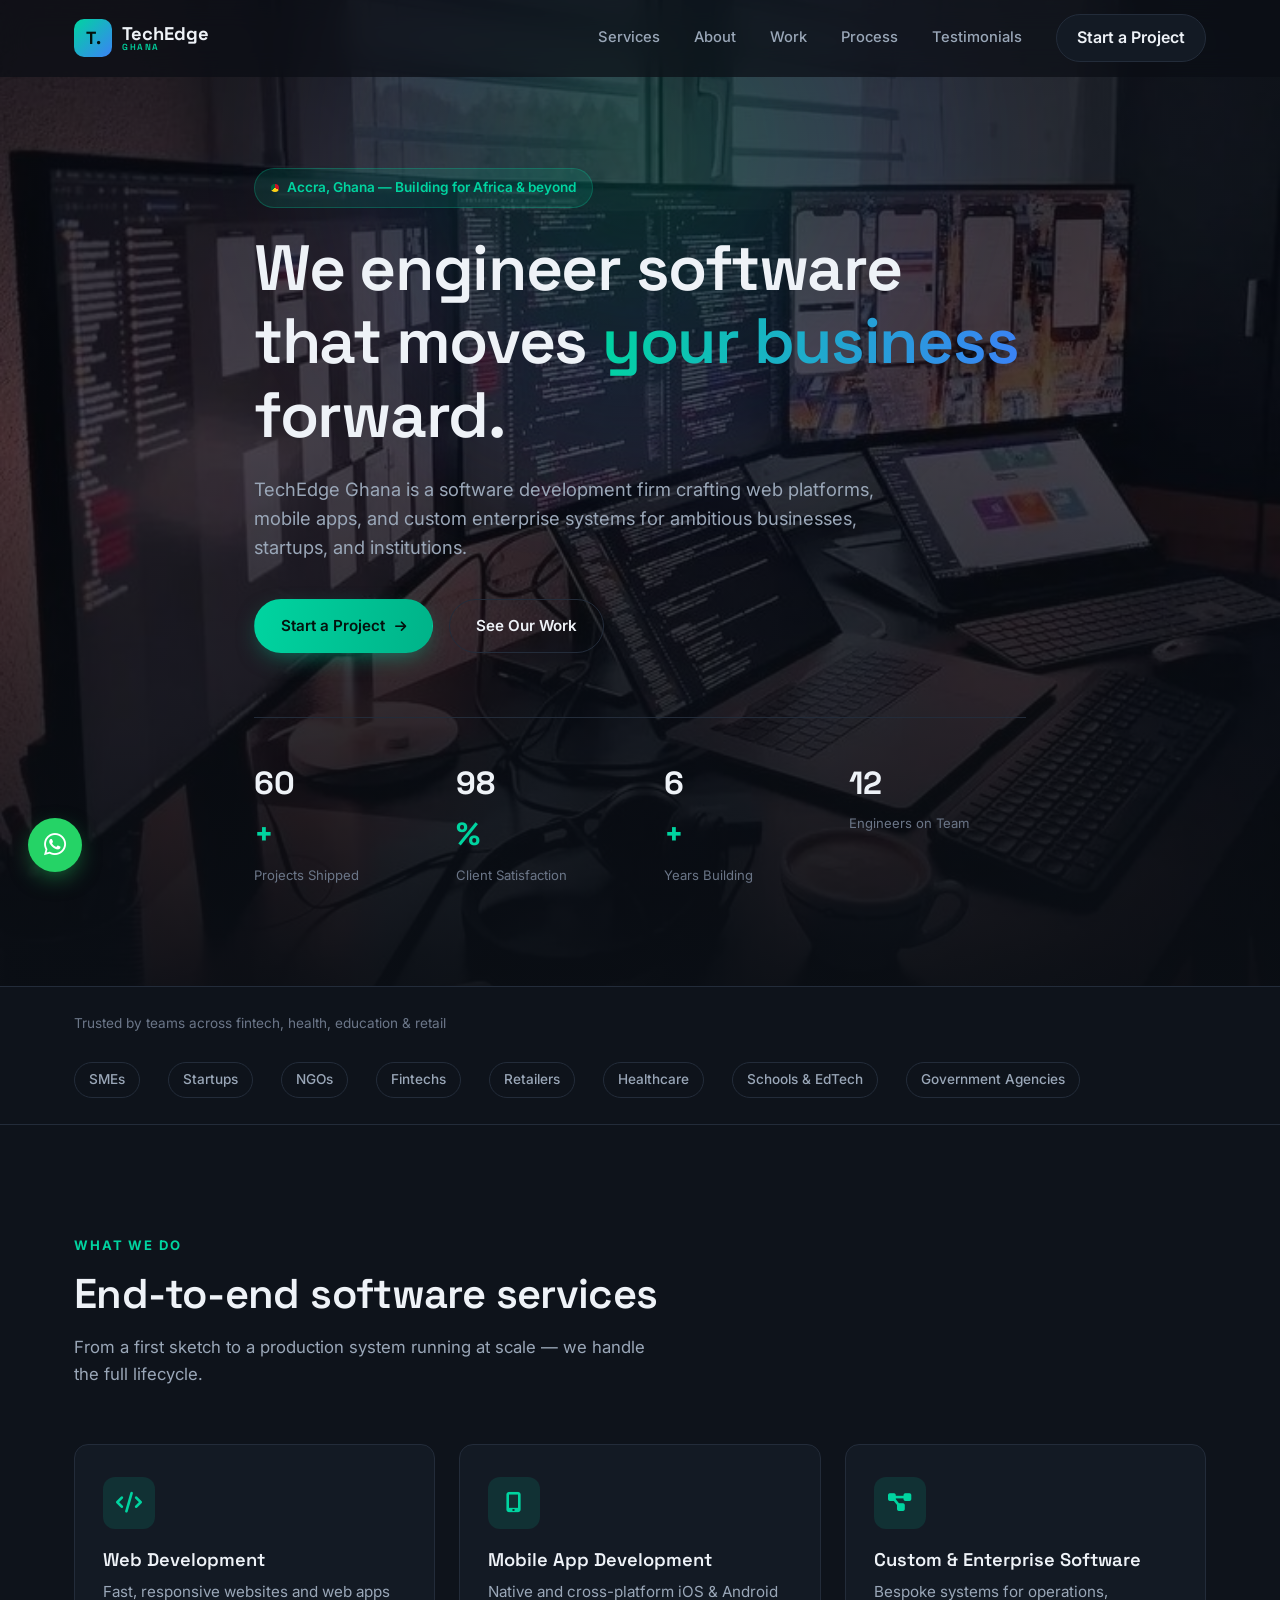
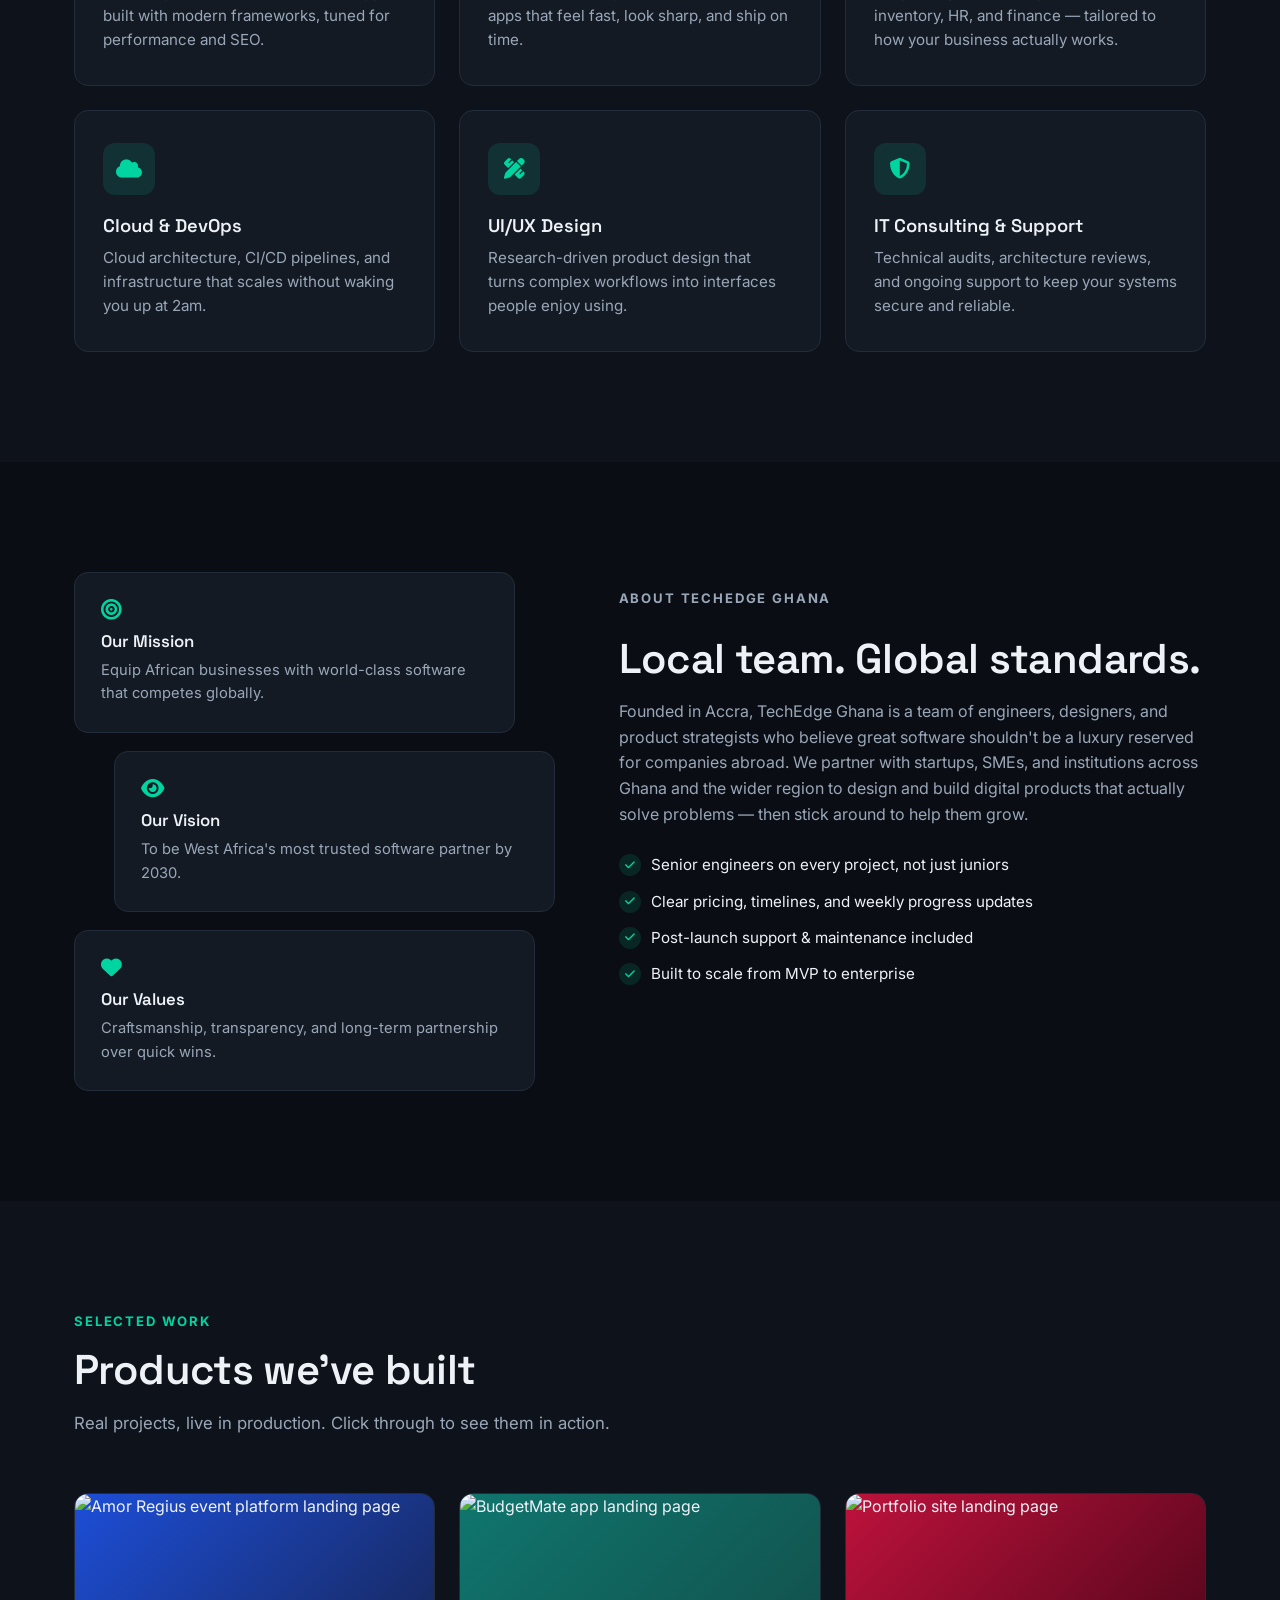
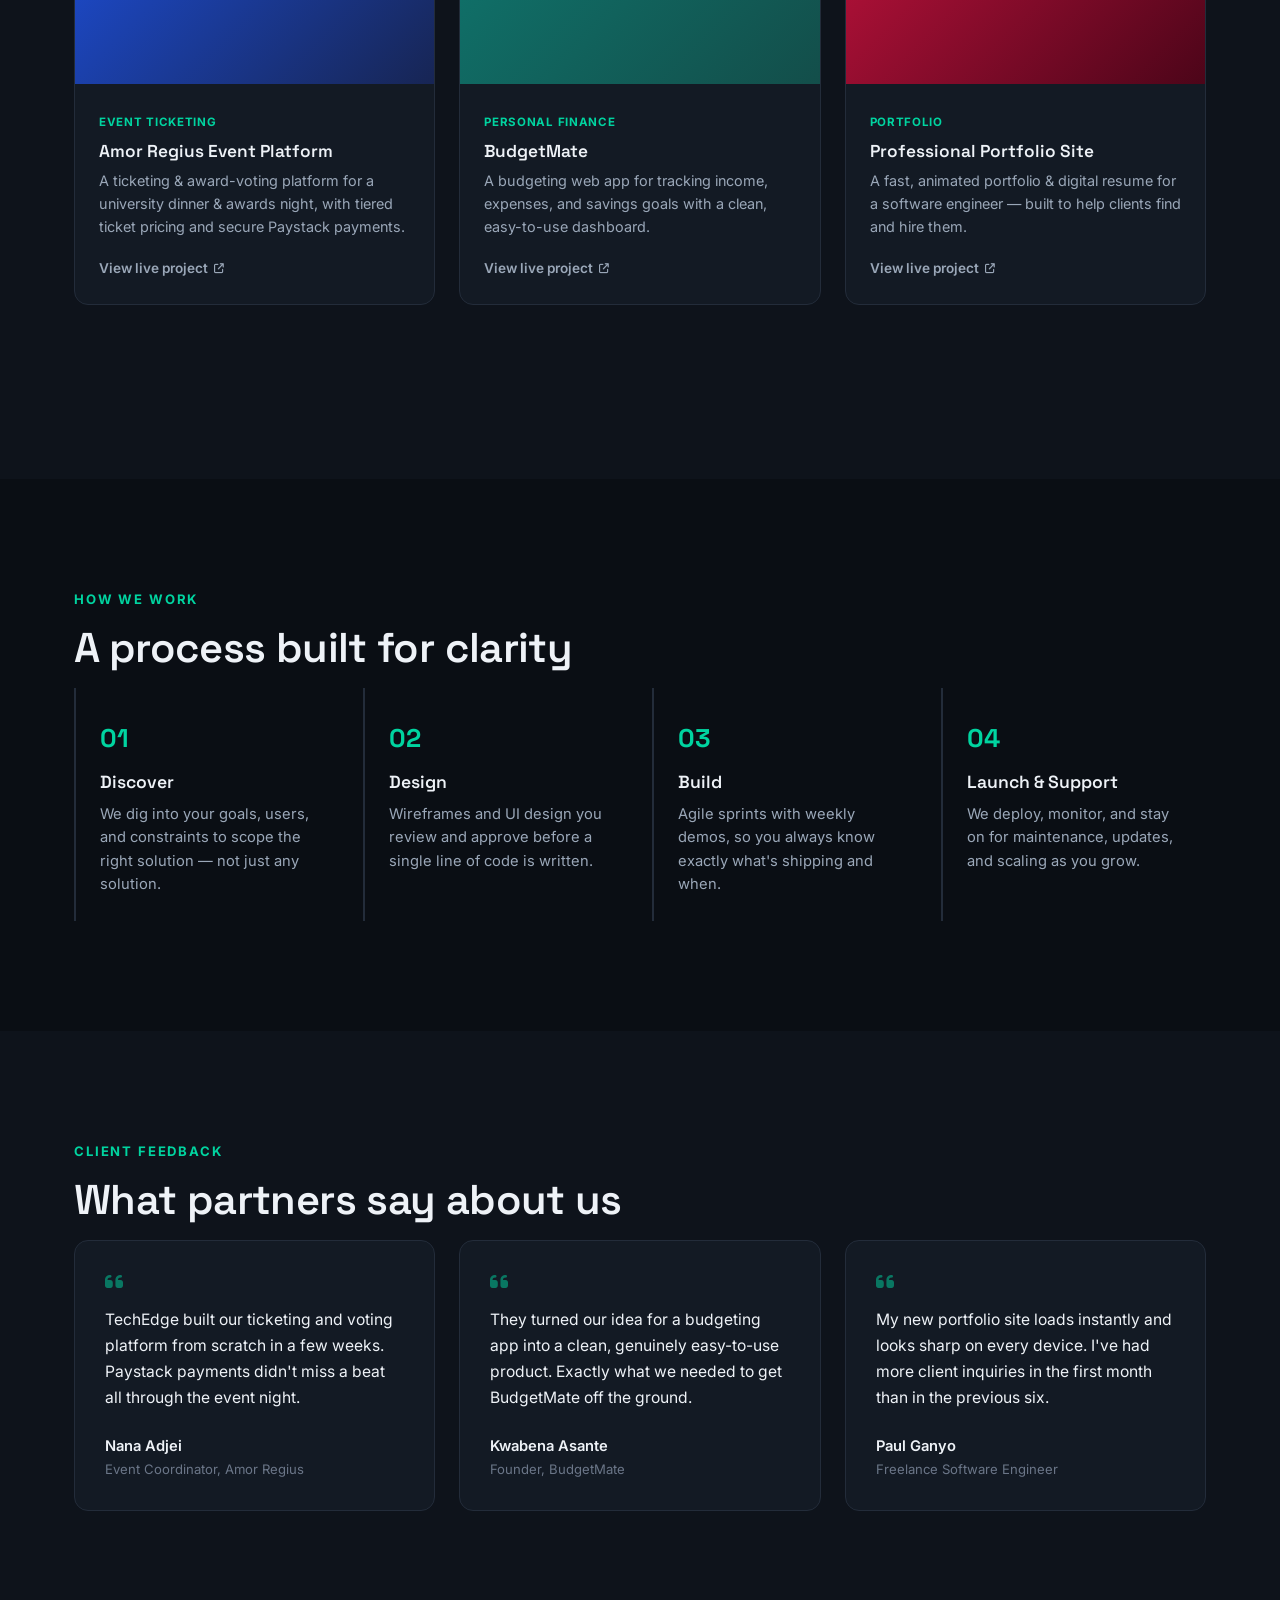
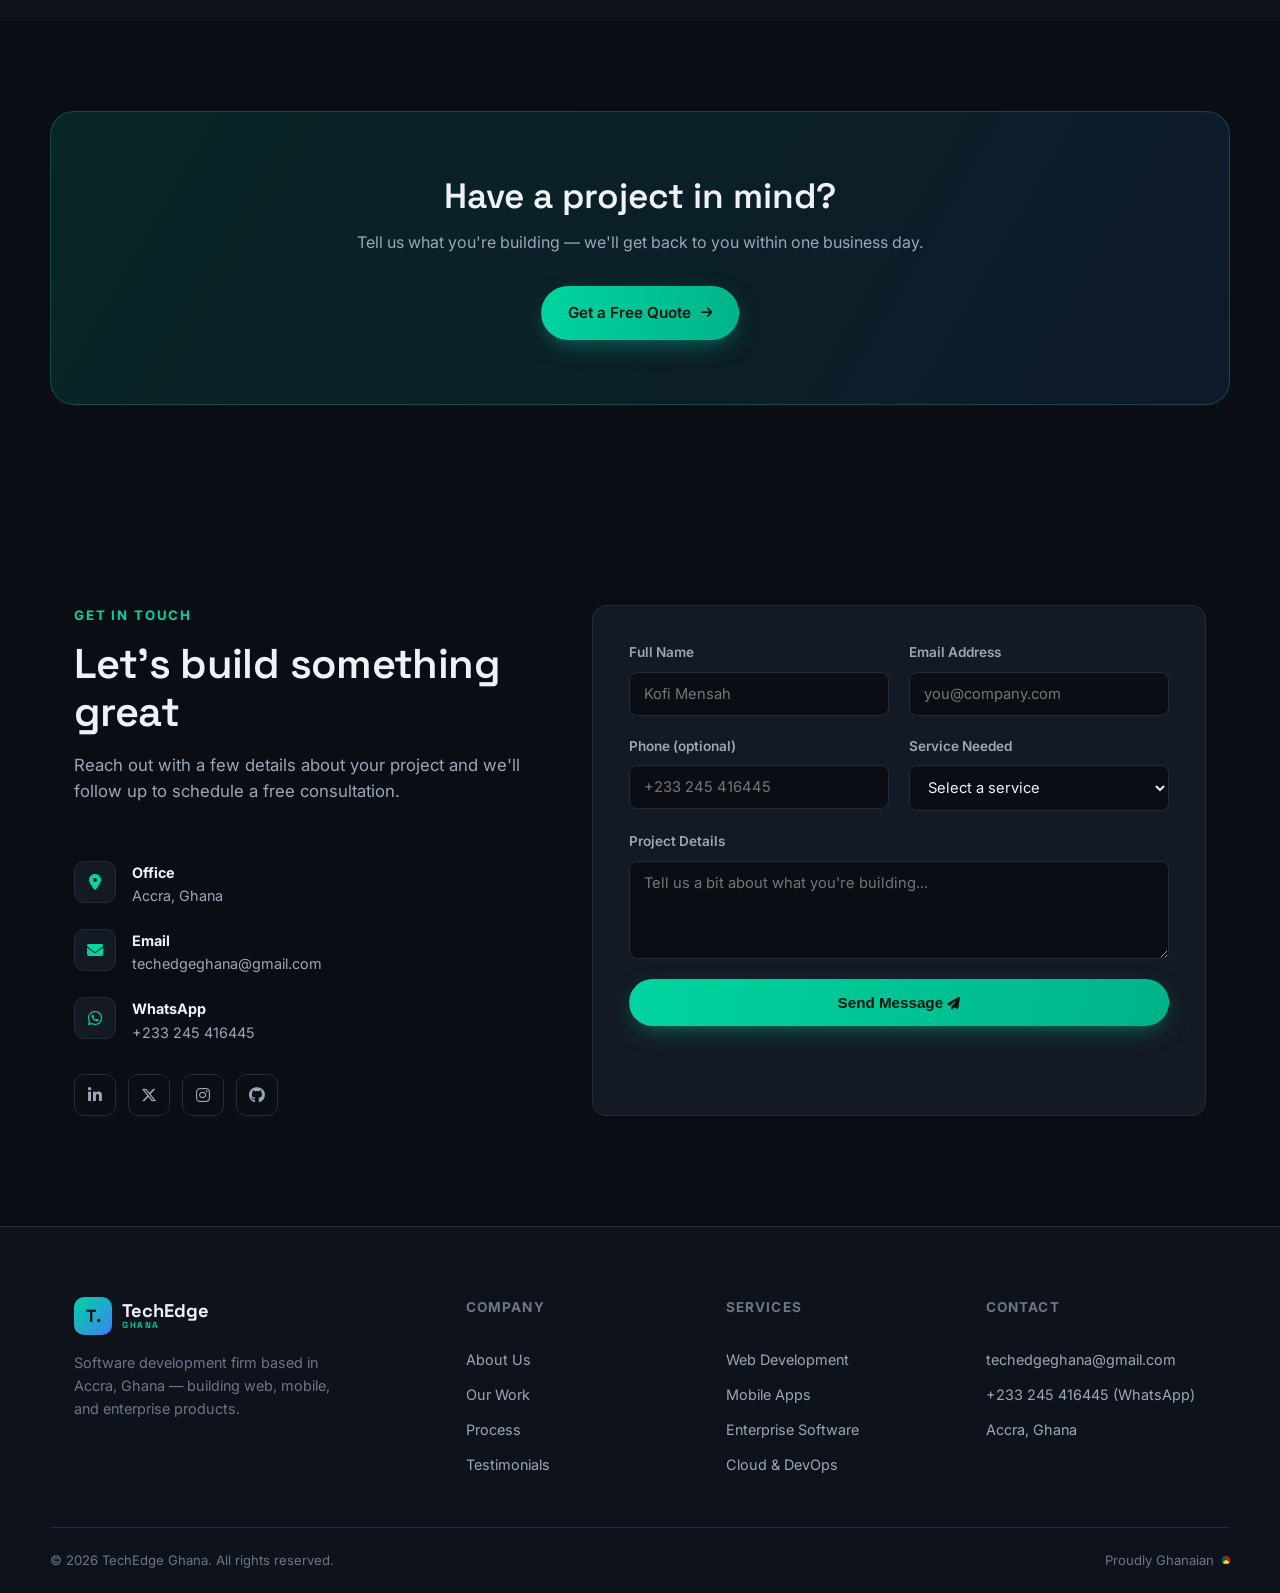
==== index.html @ 6a245875 "Initial commit: TechEdge Ghana website Co-Authored-By: Claude Sonnet 5 <noreply@anthropic.com>" ====
<!DOCTYPE html>
<html lang="en">
<head>
<meta charset="UTF-8">
<meta name="viewport" content="width=device-width, initial-scale=1.0">
<title>TechEdge Ghana | Software Development Firm</title>
<meta name="description" content="TechEdge Ghana is a software development firm based in Accra, building web, mobile, and enterprise software for businesses across Africa.">
<link rel="icon" href="data:image/svg+xml,<svg xmlns=%22http://www.w3.org/2000/svg%22 viewBox=%220 0 100 100%22><rect width=%22100%22 height=%22100%22 rx=%2220%22 fill=%22%230b0f14%22/><text x=%2250%22 y=%2268%22 font-size=%2260%22 text-anchor=%22middle%22 fill=%22%2300d4a0%22 font-family=%22Arial%22 font-weight=%22bold%22>T</text></svg>">
<link rel="preconnect" href="https://fonts.googleapis.com">
<link rel="preconnect" href="https://fonts.gstatic.com" crossorigin>
<link href="https://fonts.googleapis.com/css2?family=Space+Grotesk:wght@500;600;700&family=Inter:wght@400;500;600;700&display=swap" rel="stylesheet">
<link rel="stylesheet" href="https://cdnjs.cloudflare.com/ajax/libs/font-awesome/6.5.1/css/all.min.css">
<link rel="stylesheet" href="css/styles.css">
</head>
<body>

<div class="progress-bar" id="progressBar"></div>

<header class="site-header" id="siteHeader">
  <div class="container header-inner">
    <a href="#home" class="logo">
      <span class="logo-mark">T<span class="dot">.</span></span>
      <span class="logo-text">TechEdge<span class="logo-sub">GHANA</span></span>
    </a>

    <nav class="nav-desktop" aria-label="Primary">
      <a href="#services">Services</a>
      <a href="#about">About</a>
      <a href="#work">Work</a>
      <a href="#process">Process</a>
      <a href="#testimonials">Testimonials</a>
      <a href="#contact" class="nav-cta">Start a Project</a>
    </nav>

    <button class="nav-toggle" id="navToggle" aria-label="Toggle menu" aria-expanded="false">
      <span></span><span></span><span></span>
    </button>
  </div>

  <nav class="nav-mobile" id="navMobile" aria-label="Mobile">
    <a href="#services">Services</a>
    <a href="#about">About</a>
    <a href="#work">Work</a>
    <a href="#process">Process</a>
    <a href="#testimonials">Testimonials</a>
    <a href="#contact" class="nav-cta">Start a Project</a>
  </nav>
</header>

<main>

  <!-- HERO -->
  <section class="hero" id="home">
    <div class="hero-glow"></div>
    <div class="container hero-inner">
      <p class="eyebrow reveal"><span class="flag-dot"></span> Accra, Ghana &mdash; Building for Africa &amp; beyond</p>
      <h1 class="reveal">
        We engineer software<br>
        that moves <span class="text-gradient">your business</span> forward.
      </h1>
      <p class="hero-sub reveal">
        TechEdge Ghana is a software development firm crafting web platforms, mobile apps,
        and custom enterprise systems for ambitious businesses, startups, and institutions.
      </p>
      <div class="hero-actions reveal">
        <a href="#contact" class="btn btn-primary">
          Start a Project <i class="fa-solid fa-arrow-right"></i>
        </a>
        <a href="#work" class="btn btn-ghost">See Our Work</a>
      </div>

      <div class="hero-stats reveal">
        <div class="stat">
          <span class="stat-num" data-count="60">0</span><span class="stat-suffix">+</span>
          <span class="stat-label">Projects Shipped</span>
        </div>
        <div class="stat">
          <span class="stat-num" data-count="98">0</span><span class="stat-suffix">%</span>
          <span class="stat-label">Client Satisfaction</span>
        </div>
        <div class="stat">
          <span class="stat-num" data-count="6">0</span><span class="stat-suffix">+</span>
          <span class="stat-label">Years Building</span>
        </div>
        <div class="stat">
          <span class="stat-num" data-count="12">0</span><span class="stat-suffix"></span>
          <span class="stat-label">Engineers on Team</span>
        </div>
      </div>
    </div>
  </section>

  <!-- LOGO / TRUST STRIP -->
  <section class="trust-strip">
    <div class="container trust-inner">
      <span class="trust-label">Trusted by teams across fintech, health, education &amp; retail</span>
      <div class="trust-marquee">
        <span>SMEs</span><span>Startups</span><span>NGOs</span><span>Fintechs</span>
        <span>Retailers</span><span>Healthcare</span><span>Schools &amp; EdTech</span><span>Government Agencies</span>
      </div>
    </div>
  </section>

  <!-- SERVICES -->
  <section class="services" id="services">
    <div class="container">
      <p class="section-eyebrow reveal">What We Do</p>
      <h2 class="section-title reveal">End-to-end software services</h2>
      <p class="section-sub reveal">From a first sketch to a production system running at scale &mdash; we handle the full lifecycle.</p>

      <div class="services-grid">
        <div class="service-card reveal">
          <div class="service-icon"><i class="fa-solid fa-code"></i></div>
          <h3>Web Development</h3>
          <p>Fast, responsive websites and web apps built with modern frameworks, tuned for performance and SEO.</p>
        </div>
        <div class="service-card reveal">
          <div class="service-icon"><i class="fa-solid fa-mobile-screen-button"></i></div>
          <h3>Mobile App Development</h3>
          <p>Native and cross-platform iOS &amp; Android apps that feel fast, look sharp, and ship on time.</p>
        </div>
        <div class="service-card reveal">
          <div class="service-icon"><i class="fa-solid fa-diagram-project"></i></div>
          <h3>Custom &amp; Enterprise Software</h3>
          <p>Bespoke systems for operations, inventory, HR, and finance &mdash; tailored to how your business actually works.</p>
        </div>
        <div class="service-card reveal">
          <div class="service-icon"><i class="fa-solid fa-cloud"></i></div>
          <h3>Cloud &amp; DevOps</h3>
          <p>Cloud architecture, CI/CD pipelines, and infrastructure that scales without waking you up at 2am.</p>
        </div>
        <div class="service-card reveal">
          <div class="service-icon"><i class="fa-solid fa-pen-ruler"></i></div>
          <h3>UI/UX Design</h3>
          <p>Research-driven product design that turns complex workflows into interfaces people enjoy using.</p>
        </div>
        <div class="service-card reveal">
          <div class="service-icon"><i class="fa-solid fa-shield-halved"></i></div>
          <h3>IT Consulting &amp; Support</h3>
          <p>Technical audits, architecture reviews, and ongoing support to keep your systems secure and reliable.</p>
        </div>
      </div>
    </div>
  </section>

  <!-- ABOUT -->
  <section class="about" id="about">
    <div class="container about-inner">
      <div class="about-visual reveal">
        <div class="about-card card-a">
          <i class="fa-solid fa-bullseye"></i>
          <h4>Our Mission</h4>
          <p>Equip African businesses with world-class software that competes globally.</p>
        </div>
        <div class="about-card card-b">
          <i class="fa-solid fa-eye"></i>
          <h4>Our Vision</h4>
          <p>To be West Africa's most trusted software partner by 2030.</p>
        </div>
        <div class="about-card card-c">
          <i class="fa-solid fa-heart"></i>
          <h4>Our Values</h4>
          <p>Craftsmanship, transparency, and long-term partnership over quick wins.</p>
        </div>
      </div>
      <div class="about-copy">
        <p class="section-eyebrow reveal">About TechEdge Ghana</p>
        <h2 class="section-title reveal">Local team. Global standards.</h2>
        <p class="reveal">
          Founded in Accra, TechEdge Ghana is a team of engineers, designers, and product
          strategists who believe great software shouldn't be a luxury reserved for
          companies abroad. We partner with startups, SMEs, and institutions across Ghana
          and the wider region to design and build digital products that actually solve
          problems &mdash; then stick around to help them grow.
        </p>
        <ul class="about-points reveal">
          <li><i class="fa-solid fa-check"></i> Senior engineers on every project, not just juniors</li>
          <li><i class="fa-solid fa-check"></i> Clear pricing, timelines, and weekly progress updates</li>
          <li><i class="fa-solid fa-check"></i> Post-launch support &amp; maintenance included</li>
          <li><i class="fa-solid fa-check"></i> Built to scale from MVP to enterprise</li>
        </ul>
        <a href="#contact" class="btn btn-primary reveal">Work With Us <i class="fa-solid fa-arrow-right"></i></a>
      </div>
    </div>
  </section>

  <!-- WORK / PORTFOLIO -->
  <section class="work" id="work">
    <div class="container">
      <p class="section-eyebrow reveal">Selected Work</p>
      <h2 class="section-title reveal">Products we've built</h2>
      <p class="section-sub reveal">Real projects, live in production. Click through to see them in action.</p>

      <div class="work-grid">
        <a class="work-card reveal" href="https://amor-regius.vercel.app/" target="_blank" rel="noopener">
          <div class="work-thumb thumb-2">
            <img src="https://s.wordpress.com/mshots/v1/https%3A%2F%2Famor-regius.vercel.app%2F?w=700" alt="Amor Regius event platform landing page" loading="lazy">
          </div>
          <div class="work-body">
            <span class="work-tag">Event Ticketing</span>
            <h3>Amor Regius Event Platform</h3>
            <p>A ticketing &amp; award-voting platform for a university dinner &amp; awards night, with tiered ticket pricing and secure Paystack payments.</p>
            <span class="work-link">View live project <i class="fa-solid fa-arrow-up-right-from-square"></i></span>
          </div>
        </a>
        <a class="work-card reveal" href="https://budget-mate-lake.vercel.app/" target="_blank" rel="noopener">
          <div class="work-thumb thumb-1">
            <img src="https://s.wordpress.com/mshots/v1/https%3A%2F%2Fbudget-mate-lake.vercel.app%2F?w=700" alt="BudgetMate app landing page" loading="lazy">
          </div>
          <div class="work-body">
            <span class="work-tag">Personal Finance</span>
            <h3>BudgetMate</h3>
            <p>A budgeting web app for tracking income, expenses, and savings goals with a clean, easy-to-use dashboard.</p>
            <span class="work-link">View live project <i class="fa-solid fa-arrow-up-right-from-square"></i></span>
          </div>
        </a>
        <a class="work-card reveal" href="https://portfolio-zncj.vercel.app/" target="_blank" rel="noopener">
          <div class="work-thumb thumb-3">
            <img src="https://s.wordpress.com/mshots/v1/https%3A%2F%2Fportfolio-zncj.vercel.app%2F?w=700" alt="Portfolio site landing page" loading="lazy">
          </div>
          <div class="work-body">
            <span class="work-tag">Portfolio</span>
            <h3>Professional Portfolio Site</h3>
            <p>A fast, animated portfolio &amp; digital resume for a software engineer &mdash; built to help clients find and hire them.</p>
            <span class="work-link">View live project <i class="fa-solid fa-arrow-up-right-from-square"></i></span>
          </div>
        </a>
      </div>
      <p class="work-note reveal">We also build e-commerce, fintech, healthcare, education, and logistics platforms &mdash; <a href="#contact">tell us what you need</a>.</p>
    </div>
  </section>

  <!-- PROCESS -->
  <section class="process" id="process">
    <div class="container">
      <p class="section-eyebrow reveal">How We Work</p>
      <h2 class="section-title reveal">A process built for clarity</h2>

      <div class="process-grid">
        <div class="process-step reveal">
          <span class="process-num">01</span>
          <h3>Discover</h3>
          <p>We dig into your goals, users, and constraints to scope the right solution &mdash; not just any solution.</p>
        </div>
        <div class="process-step reveal">
          <span class="process-num">02</span>
          <h3>Design</h3>
          <p>Wireframes and UI design you review and approve before a single line of code is written.</p>
        </div>
        <div class="process-step reveal">
          <span class="process-num">03</span>
          <h3>Build</h3>
          <p>Agile sprints with weekly demos, so you always know exactly what's shipping and when.</p>
        </div>
        <div class="process-step reveal">
          <span class="process-num">04</span>
          <h3>Launch &amp; Support</h3>
          <p>We deploy, monitor, and stay on for maintenance, updates, and scaling as you grow.</p>
        </div>
      </div>
    </div>
  </section>

  <!-- TESTIMONIALS -->
  <section class="testimonials" id="testimonials">
    <div class="container">
      <p class="section-eyebrow reveal">Client Feedback</p>
      <h2 class="section-title reveal">What partners say about us</h2>

      <div class="testimonial-grid">
        <figure class="testimonial-card reveal">
          <i class="fa-solid fa-quote-left quote-icon"></i>
          <blockquote>TechEdge built our ticketing and voting platform from scratch in a few weeks. Paystack payments didn't miss a beat all through the event night.</blockquote>
          <figcaption>
            <span class="t-name">Nana Adjei</span>
            <span class="t-role">Event Coordinator, Amor Regius</span>
          </figcaption>
        </figure>
        <figure class="testimonial-card reveal">
          <i class="fa-solid fa-quote-left quote-icon"></i>
          <blockquote>They turned our idea for a budgeting app into a clean, genuinely easy-to-use product. Exactly what we needed to get BudgetMate off the ground.</blockquote>
          <figcaption>
            <span class="t-name">Kwabena Asante</span>
            <span class="t-role">Founder, BudgetMate</span>
          </figcaption>
        </figure>
        <figure class="testimonial-card reveal">
          <i class="fa-solid fa-quote-left quote-icon"></i>
          <blockquote>My new portfolio site loads instantly and looks sharp on every device. I've had more client inquiries in the first month than in the previous six.</blockquote>
          <figcaption>
            <span class="t-name">Paul Ganyo</span>
            <span class="t-role">Freelance Software Engineer</span>
          </figcaption>
        </figure>
      </div>
    </div>
  </section>

  <!-- CTA BANNER -->
  <section class="cta-banner">
    <div class="container cta-inner reveal">
      <h2>Have a project in mind?</h2>
      <p>Tell us what you're building &mdash; we'll get back to you within one business day.</p>
      <a href="#contact" class="btn btn-primary">Get a Free Quote <i class="fa-solid fa-arrow-right"></i></a>
    </div>
  </section>

  <!-- CONTACT -->
  <section class="contact" id="contact">
    <div class="container contact-inner">
      <div class="contact-info reveal">
        <p class="section-eyebrow">Get In Touch</p>
        <h2 class="section-title">Let's build something great</h2>
        <p class="section-sub">
          Reach out with a few details about your project and we'll follow up to schedule
          a free consultation.
        </p>

        <div class="contact-detail">
          <i class="fa-solid fa-location-dot"></i>
          <div><strong>Office</strong><span>Accra, Ghana</span></div>
        </div>
        <div class="contact-detail">
          <i class="fa-solid fa-envelope"></i>
          <div><strong>Email</strong><span><a href="mailto:techedgeghana@gmail.com">techedgeghana@gmail.com</a></span></div>
        </div>
        <div class="contact-detail">
          <i class="fa-brands fa-whatsapp"></i>
          <div><strong>WhatsApp</strong><span><a href="https://wa.me/233245416445" target="_blank" rel="noopener">+233 245 416445</a></span></div>
        </div>

        <div class="social-links">
          <a href="#" aria-label="LinkedIn"><i class="fa-brands fa-linkedin-in"></i></a>
          <a href="#" aria-label="X / Twitter"><i class="fa-brands fa-x-twitter"></i></a>
          <a href="https://instagram.com/Techedge890" target="_blank" rel="noopener" aria-label="Instagram"><i class="fa-brands fa-instagram"></i></a>
          <a href="#" aria-label="GitHub"><i class="fa-brands fa-github"></i></a>
        </div>
      </div>

      <form class="contact-form reveal" id="contactForm" novalidate>
        <!-- Get your free Access Key at https://web3forms.com (enter techedgeghana@gmail.com) and paste it below -->
        <input type="hidden" name="access_key" value="807ab688-d38d-4d27-9090-80ec710835f4">
        <input type="hidden" name="subject" value="New project inquiry from TechEdge Ghana website">
        <input type="hidden" name="from_name" value="TechEdge Ghana Website">
        <input type="text" name="botcheck" style="display:none" tabindex="-1" autocomplete="off">

        <div class="form-row">
          <div class="form-group">
            <label for="name">Full Name</label>
            <input type="text" id="name" name="name" placeholder="Kofi Mensah" required>
            <span class="error-msg">Please enter your name</span>
          </div>
          <div class="form-group">
            <label for="email">Email Address</label>
            <input type="email" id="email" name="email" placeholder="you@company.com" required>
            <span class="error-msg">Please enter a valid email</span>
          </div>
        </div>
        <div class="form-row">
          <div class="form-group">
            <label for="phone">Phone (optional)</label>
            <input type="tel" id="phone" name="phone" placeholder="+233 245 416445">
          </div>
          <div class="form-group">
            <label for="service">Service Needed</label>
            <select id="service" name="service">
              <option value="">Select a service</option>
              <option value="web">Web Development</option>
              <option value="mobile">Mobile App Development</option>
              <option value="enterprise">Custom / Enterprise Software</option>
              <option value="cloud">Cloud &amp; DevOps</option>
              <option value="design">UI/UX Design</option>
              <option value="consulting">IT Consulting</option>
            </select>
          </div>
        </div>
        <div class="form-group">
          <label for="message">Project Details</label>
          <textarea id="message" name="message" rows="4" placeholder="Tell us a bit about what you're building..." required></textarea>
          <span class="error-msg">Please tell us a little about your project</span>
        </div>
        <button type="submit" class="btn btn-primary btn-block" id="submitBtn">
          <span class="btn-label">Send Message <i class="fa-solid fa-paper-plane"></i></span>
        </button>
        <p class="form-success" id="formSuccess">
          <i class="fa-solid fa-circle-check"></i> Thanks! Your message has been sent &mdash; we'll get back to you within one business day.
        </p>
        <p class="form-error" id="formError">
          <i class="fa-solid fa-circle-exclamation"></i> Something went wrong sending your message. Please email us directly at <a href="mailto:techedgeghana@gmail.com">techedgeghana@gmail.com</a>.
        </p>
      </form>
    </div>
  </section>

</main>

<footer class="site-footer">
  <div class="container footer-inner">
    <div class="footer-brand">
      <a href="#home" class="logo">
        <span class="logo-mark">T<span class="dot">.</span></span>
        <span class="logo-text">TechEdge<span class="logo-sub">GHANA</span></span>
      </a>
      <p>Software development firm based in Accra, Ghana &mdash; building web, mobile, and enterprise products.</p>
    </div>
    <div class="footer-col">
      <h5>Company</h5>
      <a href="#about">About Us</a>
      <a href="#work">Our Work</a>
      <a href="#process">Process</a>
      <a href="#testimonials">Testimonials</a>
    </div>
    <div class="footer-col">
      <h5>Services</h5>
      <a href="#services">Web Development</a>
      <a href="#services">Mobile Apps</a>
      <a href="#services">Enterprise Software</a>
      <a href="#services">Cloud &amp; DevOps</a>
    </div>
    <div class="footer-col">
      <h5>Contact</h5>
      <a href="mailto:techedgeghana@gmail.com">techedgeghana@gmail.com</a>
      <a href="https://wa.me/233245416445" target="_blank" rel="noopener">+233 245 416445 (WhatsApp)</a>
      <span>Accra, Ghana</span>
    </div>
  </div>
  <div class="container footer-bottom">
    <span>&copy; <span id="year"></span> TechEdge Ghana. All rights reserved.</span>
    <span class="footer-flag">Proudly Ghanaian <span class="flag-dot"></span></span>
  </div>
</footer>

<a class="whatsapp-float" href="https://wa.me/233245416445" target="_blank" rel="noopener" aria-label="Chat with us on WhatsApp">
  <i class="fa-brands fa-whatsapp"></i>
</a>

<button class="back-to-top" id="backToTop" aria-label="Back to top"><i class="fa-solid fa-arrow-up"></i></button>

<script src="js/main.js"></script>
</body>
</html>
---- css/styles.css ----
/* ============ Tokens ============ */
:root {
  --bg: #0a0e14;
  --bg-alt: #0e131b;
  --surface: #131a24;
  --surface-hover: #182130;
  --border: #232c3a;
  --text: #eef2f7;
  --text-dim: #9aa7b8;
  --text-faint: #6b7688;

  --accent: #00d4a0;       /* teal-green */
  --accent-2: #3b82f6;     /* blue */
  --accent-soft: rgba(0, 212, 160, 0.12);

  --gh-red: #ce1126;
  --gh-gold: #fcd116;
  --gh-green: #006b3f;

  --radius: 14px;
  --radius-sm: 8px;
  --shadow: 0 10px 40px -12px rgba(0, 0, 0, 0.5);
  --font-head: 'Space Grotesk', 'Inter', sans-serif;
  --font-body: 'Inter', system-ui, sans-serif;
  --container: 1180px;
}

* { box-sizing: border-box; margin: 0; padding: 0; }

html { scroll-behavior: smooth; }

body {
  background: var(--bg);
  color: var(--text);
  font-family: var(--font-body);
  line-height: 1.6;
  -webkit-font-smoothing: antialiased;
  overflow-x: hidden;
}

img { max-width: 100%; display: block; }

a { color: inherit; text-decoration: none; }

ul { list-style: none; }

.container {
  max-width: var(--container);
  margin: 0 auto;
  padding: 0 24px;
}

h1, h2, h3, h4 { font-family: var(--font-head); font-weight: 600; line-height: 1.15; }

.text-gradient {
  background: linear-gradient(100deg, var(--accent), var(--accent-2));
  -webkit-background-clip: text;
  background-clip: text;
  color: transparent;
}

.flag-dot {
  display: inline-block;
  width: 8px; height: 8px;
  border-radius: 50%;
  background: conic-gradient(var(--gh-red) 0 33%, var(--gh-gold) 33% 66%, var(--gh-green) 66% 100%);
  vertical-align: middle;
}

/* ============ Buttons ============ */
.btn {
  display: inline-flex;
  align-items: center;
  gap: 10px;
  padding: 14px 26px;
  border-radius: 999px;
  font-weight: 600;
  font-size: 0.95rem;
  border: 1px solid transparent;
  cursor: pointer;
  transition: transform 0.2s ease, box-shadow 0.2s ease, background 0.2s ease, color 0.2s ease, border-color .2s ease;
  white-space: nowrap;
}
.btn i { font-size: 0.85em; transition: transform .2s ease; }
.btn:hover i { transform: translateX(3px); }

.btn-primary {
  background: linear-gradient(100deg, var(--accent), #00b389);
  color: #04120d;
  box-shadow: 0 8px 24px -8px rgba(0, 212, 160, 0.55);
}
.btn-primary:hover { transform: translateY(-2px); box-shadow: 0 12px 30px -8px rgba(0, 212, 160, 0.7); }

.btn-ghost {
  background: transparent;
  border-color: var(--border);
  color: var(--text);
}
.btn-ghost:hover { border-color: var(--accent); color: var(--accent); }

.btn-block { width: 100%; justify-content: center; }

/* ============ Progress bar ============ */
.progress-bar {
  position: fixed;
  top: 0; left: 0;
  height: 3px;
  width: 0%;
  background: linear-gradient(90deg, var(--gh-red), var(--gh-gold), var(--gh-green));
  z-index: 2000;
  transition: width 0.1s ease-out;
}

/* ============ Header ============ */
.site-header {
  position: fixed;
  top: 0; left: 0; right: 0;
  z-index: 1000;
  background: rgba(10, 14, 20, 0.7);
  backdrop-filter: blur(14px);
  -webkit-backdrop-filter: blur(14px);
  border-bottom: 1px solid transparent;
  transition: border-color 0.3s ease, background 0.3s ease;
}
.site-header.scrolled {
  border-color: var(--border);
  background: rgba(10, 14, 20, 0.92);
}

.header-inner {
  display: flex;
  align-items: center;
  justify-content: space-between;
  height: 76px;
}

.logo { display: flex; align-items: center; gap: 10px; }
.logo-mark {
  display: inline-flex;
  align-items: center;
  justify-content: center;
  width: 38px; height: 38px;
  border-radius: 10px;
  background: linear-gradient(135deg, var(--accent), var(--accent-2));
  color: #04120d;
  font-family: var(--font-head);
  font-weight: 700;
  font-size: 1.1rem;
}
.logo-mark .dot { color: #04120d; }
.logo-text {
  font-family: var(--font-head);
  font-weight: 700;
  font-size: 1.15rem;
  display: flex;
  flex-direction: column;
  line-height: 1.05;
}
.logo-sub {
  font-size: 0.55rem;
  letter-spacing: 0.18em;
  color: var(--accent);
  font-weight: 600;
}

.nav-desktop { display: flex; align-items: center; gap: 34px; }
.nav-desktop a:not(.nav-cta) {
  font-size: 0.92rem;
  font-weight: 500;
  color: var(--text-dim);
  position: relative;
  padding: 4px 0;
  transition: color 0.2s ease;
}
.nav-desktop a:not(.nav-cta):hover { color: var(--text); }
.nav-desktop a:not(.nav-cta)::after {
  content: '';
  position: absolute;
  left: 0; bottom: -2px;
  width: 0; height: 2px;
  background: var(--accent);
  transition: width 0.2s ease;
}
.nav-desktop a:not(.nav-cta):hover::after { width: 100%; }

.nav-cta {
  background: var(--surface);
  border: 1px solid var(--border);
  padding: 10px 20px;
  border-radius: 999px;
  font-weight: 600;
  transition: border-color .2s ease, color .2s ease, background .2s ease;
}
.nav-cta:hover { border-color: var(--accent); color: var(--accent); background: var(--accent-soft); }

.nav-toggle {
  display: none;
  flex-direction: column;
  justify-content: center;
  gap: 5px;
  width: 40px; height: 40px;
  background: none;
  border: none;
  cursor: pointer;
}
.nav-toggle span {
  display: block;
  height: 2px;
  width: 22px;
  background: var(--text);
  margin: 0 auto;
  transition: transform 0.25s ease, opacity 0.25s ease;
}
.nav-toggle.active span:nth-child(1) { transform: translateY(7px) rotate(45deg); }
.nav-toggle.active span:nth-child(2) { opacity: 0; }
.nav-toggle.active span:nth-child(3) { transform: translateY(-7px) rotate(-45deg); }

.nav-mobile {
  display: none;
  flex-direction: column;
  gap: 4px;
  padding: 10px 24px 24px;
  background: rgba(10, 14, 20, 0.98);
  border-bottom: 1px solid var(--border);
}
.nav-mobile.open { display: flex; }
.nav-mobile a {
  padding: 12px 4px;
  border-bottom: 1px solid var(--border);
  color: var(--text-dim);
  font-weight: 500;
}
.nav-mobile a:last-child { border-bottom: none; }
.nav-mobile .nav-cta {
  margin-top: 10px;
  text-align: center;
  background: var(--accent);
  color: #04120d;
  border-color: var(--accent);
}

/* ============ Hero ============ */
.hero {
  position: relative;
  padding: 168px 0 100px;
  overflow: hidden;
  background:
    linear-gradient(180deg, rgba(8, 11, 16, 0.82) 0%, rgba(8, 11, 16, 0.72) 45%, rgba(10, 14, 20, 0.96) 100%),
    url('../assets/TechEdge.jpg') center 30% / cover no-repeat;
}
.hero-glow {
  position: absolute;
  top: -200px; left: 50%;
  transform: translateX(-50%);
  width: 900px; height: 700px;
  background: radial-gradient(circle, rgba(0, 212, 160, 0.18), rgba(59, 130, 246, 0.08) 45%, transparent 70%);
  filter: blur(40px);
  pointer-events: none;
  z-index: 0;
}
.hero-inner { position: relative; z-index: 1; max-width: 820px; }

.eyebrow {
  display: inline-flex;
  align-items: center;
  gap: 8px;
  font-size: 0.85rem;
  font-weight: 600;
  color: var(--accent);
  background: var(--accent-soft);
  border: 1px solid rgba(0, 212, 160, 0.25);
  padding: 8px 16px;
  border-radius: 999px;
  margin-bottom: 24px;
}

.hero h1 {
  font-size: clamp(2.4rem, 5.2vw, 4rem);
  letter-spacing: -0.02em;
  margin-bottom: 22px;
}

.hero-sub {
  font-size: 1.15rem;
  color: var(--text-dim);
  max-width: 640px;
  margin-bottom: 36px;
}

.hero-actions { display: flex; gap: 16px; flex-wrap: wrap; margin-bottom: 64px; }

.hero-stats {
  display: grid;
  grid-template-columns: repeat(4, auto);
  gap: 40px;
  padding-top: 40px;
  border-top: 1px solid var(--border);
}
.stat { display: flex; flex-direction: column; }
.stat-num, .stat-suffix {
  font-family: var(--font-head);
  font-size: 2rem;
  font-weight: 700;
  color: var(--text);
  display: inline;
}
.stat-suffix { color: var(--accent); }
.stat-label { font-size: 0.82rem; color: var(--text-faint); margin-top: 4px; }

/* ============ Trust strip ============ */
.trust-strip {
  border-top: 1px solid var(--border);
  border-bottom: 1px solid var(--border);
  padding: 26px 0;
  background: var(--bg-alt);
}
.trust-inner { display: flex; align-items: center; gap: 28px; flex-wrap: wrap; justify-content: space-between; }
.trust-label { color: var(--text-faint); font-size: 0.85rem; white-space: nowrap; }
.trust-marquee { display: flex; gap: 28px; flex-wrap: wrap; }
.trust-marquee span {
  font-size: 0.85rem;
  color: var(--text-dim);
  font-weight: 500;
  padding: 6px 14px;
  border: 1px solid var(--border);
  border-radius: 999px;
}

/* ============ Section shared ============ */
section { padding: 110px 0; }
.section-eyebrow {
  color: var(--accent);
  font-weight: 700;
  font-size: 0.82rem;
  letter-spacing: 0.14em;
  text-transform: uppercase;
  margin-bottom: 14px;
}
.section-title {
  font-size: clamp(1.8rem, 3.4vw, 2.6rem);
  letter-spacing: -0.015em;
  margin-bottom: 16px;
}
.section-sub {
  color: var(--text-dim);
  font-size: 1.05rem;
  max-width: 600px;
  margin-bottom: 56px;
}

/* ============ Services ============ */
.services { background: var(--bg-alt); }
.services-grid {
  display: grid;
  grid-template-columns: repeat(3, 1fr);
  gap: 24px;
}
.service-card {
  background: var(--surface);
  border: 1px solid var(--border);
  border-radius: var(--radius);
  padding: 32px 28px;
  transition: transform 0.25s ease, border-color 0.25s ease, background 0.25s ease;
}
.service-card:hover {
  transform: translateY(-6px);
  border-color: rgba(0, 212, 160, 0.35);
  background: var(--surface-hover);
}
.service-icon {
  width: 52px; height: 52px;
  display: flex; align-items: center; justify-content: center;
  border-radius: 12px;
  background: var(--accent-soft);
  color: var(--accent);
  font-size: 1.3rem;
  margin-bottom: 20px;
}
.service-card h3 { font-size: 1.15rem; margin-bottom: 10px; }
.service-card p { color: var(--text-dim); font-size: 0.95rem; }

/* ============ About ============ */
.about-inner {
  display: grid;
  grid-template-columns: 0.9fr 1.1fr;
  gap: 64px;
  align-items: center;
}
.about-visual {
  display: flex;
  flex-direction: column;
  gap: 18px;
}
.about-card {
  background: var(--surface);
  border: 1px solid var(--border);
  border-radius: var(--radius);
  padding: 26px;
}
.about-card i { color: var(--accent); font-size: 1.3rem; margin-bottom: 12px; }
.about-card h4 { font-size: 1.05rem; margin-bottom: 8px; }
.about-card p { color: var(--text-dim); font-size: 0.92rem; }
.card-a { margin-right: 40px; }
.card-b { margin-left: 40px; }
.card-c { margin-right: 20px; }

.about-copy p { color: var(--text-dim); margin-bottom: 26px; }
.about-points { margin-bottom: 34px; display: flex; flex-direction: column; gap: 12px; }
.about-points li { display: flex; align-items: center; gap: 10px; font-size: 0.95rem; }
.about-points i {
  width: 22px; height: 22px;
  flex-shrink: 0;
  display: flex; align-items: center; justify-content: center;
  background: var(--accent-soft);
  color: var(--accent);
  border-radius: 50%;
  font-size: 0.7rem;
}

/* ============ Work / Portfolio ============ */
.work { background: var(--bg-alt); }
.work-grid {
  display: grid;
  grid-template-columns: repeat(3, 1fr);
  gap: 24px;
}
.work-card {
  display: block;
  background: var(--surface);
  border: 1px solid var(--border);
  border-radius: var(--radius);
  overflow: hidden;
  transition: transform 0.25s ease, border-color 0.25s ease;
}
.work-card:hover { transform: translateY(-6px); border-color: rgba(0, 212, 160, 0.35); }
.work-card:hover .work-link { color: var(--accent); gap: 10px; }
.work-thumb {
  height: 190px;
  overflow: hidden;
  position: relative;
}
.work-thumb img {
  width: 100%;
  height: 100%;
  object-fit: cover;
  object-position: top center;
  transition: transform 0.4s ease;
}
.work-card:hover .work-thumb img { transform: scale(1.05); }
.thumb-1 { background: linear-gradient(135deg, #0f766e, #134e4a); }
.thumb-2 { background: linear-gradient(135deg, #1d4ed8, #172554); }
.thumb-3 { background: linear-gradient(135deg, #be123c, #4c0519); }
.work-body { padding: 24px; }
.work-tag {
  display: inline-block;
  font-size: 0.72rem;
  font-weight: 700;
  letter-spacing: 0.06em;
  text-transform: uppercase;
  color: var(--accent);
  margin-bottom: 10px;
}
.work-body h3 { font-size: 1.08rem; margin-bottom: 8px; }
.work-body p { color: var(--text-dim); font-size: 0.9rem; margin-bottom: 16px; }
.work-link {
  display: inline-flex;
  align-items: center;
  gap: 6px;
  font-size: 0.85rem;
  font-weight: 600;
  color: var(--text-dim);
  transition: color 0.2s ease, gap 0.2s ease;
}
.work-link i { font-size: 0.75em; }
.work-note {
  text-align: center;
  color: var(--text-faint);
  font-size: 0.92rem;
  margin-top: 40px;
}
.work-note a { color: var(--accent); font-weight: 600; }
.work-note a:hover { text-decoration: underline; }

/* ============ Process ============ */
.process-grid {
  display: grid;
  grid-template-columns: repeat(4, 1fr);
  gap: 24px;
}
.process-step {
  position: relative;
  padding: 30px 24px 24px;
  border-left: 2px solid var(--border);
  transition: border-color .25s ease;
}
.process-step:hover { border-color: var(--accent); }
.process-num {
  font-family: var(--font-head);
  font-size: 1.6rem;
  font-weight: 700;
  color: var(--accent);
  display: block;
  margin-bottom: 14px;
}
.process-step h3 { font-size: 1.1rem; margin-bottom: 10px; }
.process-step p { color: var(--text-dim); font-size: 0.92rem; }

/* ============ Testimonials ============ */
.testimonials { background: var(--bg-alt); }
.testimonial-grid {
  display: grid;
  grid-template-columns: repeat(3, 1fr);
  gap: 24px;
}
.testimonial-card {
  background: var(--surface);
  border: 1px solid var(--border);
  border-radius: var(--radius);
  padding: 30px;
}
.quote-icon { color: var(--accent); opacity: 0.5; font-size: 1.3rem; margin-bottom: 16px; }
.testimonial-card blockquote { color: var(--text); font-size: 0.98rem; margin-bottom: 24px; line-height: 1.65; }
.testimonial-card figcaption { display: flex; flex-direction: column; }
.t-name { font-weight: 600; font-size: 0.92rem; }
.t-role { color: var(--text-faint); font-size: 0.82rem; }

/* ============ CTA banner ============ */
.cta-banner {
  padding: 90px 0;
}
.cta-inner {
  text-align: center;
  background: linear-gradient(120deg, rgba(0,212,160,0.12), rgba(59,130,246,0.10));
  border: 1px solid rgba(0, 212, 160, 0.25);
  border-radius: 24px;
  padding: 64px 32px;
}
.cta-inner h2 { font-size: clamp(1.6rem, 3vw, 2.2rem); margin-bottom: 14px; }
.cta-inner p { color: var(--text-dim); margin-bottom: 30px; }

/* ============ Contact ============ */
.contact-inner {
  display: grid;
  grid-template-columns: 0.85fr 1.15fr;
  gap: 64px;
}
.contact-detail {
  display: flex;
  align-items: flex-start;
  gap: 16px;
  margin-bottom: 22px;
}
.contact-detail i {
  width: 42px; height: 42px;
  flex-shrink: 0;
  display: flex; align-items: center; justify-content: center;
  background: var(--surface);
  border: 1px solid var(--border);
  border-radius: 10px;
  color: var(--accent);
}
.contact-detail div { display: flex; flex-direction: column; }
.contact-detail strong { font-size: 0.9rem; }
.contact-detail span { color: var(--text-dim); font-size: 0.9rem; }
.contact-detail span a { color: var(--text-dim); transition: color .2s ease; }
.contact-detail span a:hover { color: var(--accent); }

.social-links { display: flex; gap: 12px; margin-top: 30px; }
.social-links a {
  width: 42px; height: 42px;
  display: flex; align-items: center; justify-content: center;
  border: 1px solid var(--border);
  border-radius: 10px;
  color: var(--text-dim);
  transition: color .2s ease, border-color .2s ease, background .2s ease;
}
.social-links a:hover { color: var(--accent); border-color: var(--accent); background: var(--accent-soft); }

.contact-form {
  background: var(--surface);
  border: 1px solid var(--border);
  border-radius: var(--radius);
  padding: 36px;
}
.form-row {
  display: grid;
  grid-template-columns: 1fr 1fr;
  gap: 20px;
}
.form-group { margin-bottom: 20px; display: flex; flex-direction: column; }
.form-group label { font-size: 0.85rem; font-weight: 600; margin-bottom: 8px; color: var(--text-dim); }
.form-group input,
.form-group select,
.form-group textarea {
  background: var(--bg);
  border: 1px solid var(--border);
  border-radius: var(--radius-sm);
  padding: 12px 14px;
  color: var(--text);
  font-family: var(--font-body);
  font-size: 0.92rem;
  transition: border-color 0.2s ease;
  resize: vertical;
}
.form-group input:focus,
.form-group select:focus,
.form-group textarea:focus {
  outline: none;
  border-color: var(--accent);
}
.form-group select { cursor: pointer; }
.error-msg {
  display: none;
  color: #f87171;
  font-size: 0.78rem;
  margin-top: 6px;
}
.form-group.invalid input,
.form-group.invalid textarea { border-color: #f87171; }
.form-group.invalid .error-msg { display: block; }

.form-success,
.form-error {
  display: none;
  align-items: center;
  gap: 8px;
  margin-top: 16px;
  font-size: 0.9rem;
  font-weight: 500;
}
.form-success { color: var(--accent); }
.form-error { color: #f87171; }
.form-error a { color: inherit; text-decoration: underline; }
.form-success.show,
.form-error.show { display: flex; }

.btn.loading .btn-label { opacity: 0; }
.btn.loading {
  position: relative;
  pointer-events: none;
}
.btn.loading::after {
  content: '';
  position: absolute;
  width: 18px; height: 18px;
  border: 2px solid rgba(4, 18, 13, 0.3);
  border-top-color: #04120d;
  border-radius: 50%;
  animation: btn-spin 0.7s linear infinite;
}
@keyframes btn-spin { to { transform: rotate(360deg); } }

/* ============ Footer ============ */
.site-footer {
  background: var(--bg-alt);
  border-top: 1px solid var(--border);
  padding: 70px 0 0;
}
.footer-inner {
  display: grid;
  grid-template-columns: 1.6fr 1fr 1fr 1fr;
  gap: 40px;
  padding-bottom: 50px;
}
.footer-brand p { color: var(--text-faint); font-size: 0.9rem; margin-top: 16px; max-width: 280px; }
.footer-col h5 { font-size: 0.85rem; text-transform: uppercase; letter-spacing: 0.08em; color: var(--text-faint); margin-bottom: 18px; }
.footer-col { display: flex; flex-direction: column; gap: 12px; }
.footer-col a, .footer-col span { color: var(--text-dim); font-size: 0.9rem; transition: color .2s ease; }
.footer-col a:hover { color: var(--accent); }

.footer-bottom {
  border-top: 1px solid var(--border);
  padding: 22px 0;
  display: flex;
  justify-content: space-between;
  flex-wrap: wrap;
  gap: 10px;
  font-size: 0.82rem;
  color: var(--text-faint);
}
.footer-flag { display: inline-flex; align-items: center; gap: 8px; }

/* ============ WhatsApp float ============ */
.whatsapp-float {
  position: fixed;
  bottom: 28px; left: 28px;
  width: 54px; height: 54px;
  border-radius: 50%;
  background: #25d366;
  color: #fff;
  display: flex; align-items: center; justify-content: center;
  font-size: 1.6rem;
  z-index: 900;
  box-shadow: 0 8px 24px -6px rgba(37, 211, 102, 0.6);
  transition: transform 0.2s ease, box-shadow 0.2s ease;
  animation: wa-pulse 2.6s ease-in-out infinite;
}
.whatsapp-float:hover {
  transform: translateY(-3px) scale(1.05);
  box-shadow: 0 12px 30px -6px rgba(37, 211, 102, 0.75);
}
@keyframes wa-pulse {
  0%, 100% { box-shadow: 0 8px 24px -6px rgba(37, 211, 102, 0.6), 0 0 0 0 rgba(37, 211, 102, 0.5); }
  50% { box-shadow: 0 8px 24px -6px rgba(37, 211, 102, 0.6), 0 0 0 10px rgba(37, 211, 102, 0); }
}

/* ============ Back to top ============ */
.back-to-top {
  position: fixed;
  bottom: 28px; right: 28px;
  width: 46px; height: 46px;
  border-radius: 50%;
  background: var(--accent);
  color: #04120d;
  border: none;
  display: flex; align-items: center; justify-content: center;
  cursor: pointer;
  opacity: 0;
  visibility: hidden;
  transform: translateY(10px);
  transition: opacity 0.25s ease, transform 0.25s ease, visibility 0.25s ease;
  z-index: 900;
  box-shadow: 0 8px 24px -6px rgba(0, 212, 160, 0.5);
}
.back-to-top.show { opacity: 1; visibility: visible; transform: translateY(0); }

/* ============ Reveal animation ============ */
.reveal {
  opacity: 0;
  transform: translateY(24px);
  transition: opacity 0.7s ease, transform 0.7s ease;
}
.reveal.in-view { opacity: 1; transform: translateY(0); }

/* ============ Responsive ============ */
@media (max-width: 980px) {
  .nav-desktop { display: none; }
  .nav-toggle { display: flex; }
  .services-grid, .work-grid, .testimonial-grid { grid-template-columns: repeat(2, 1fr); }
  .process-grid { grid-template-columns: repeat(2, 1fr); }
  .about-inner, .contact-inner { grid-template-columns: 1fr; gap: 48px; }
  .about-visual { flex-direction: row; flex-wrap: wrap; }
  .about-card { flex: 1 1 220px; margin: 0 !important; }
  .footer-inner { grid-template-columns: 1fr 1fr; }
  .hero-stats { grid-template-columns: repeat(2, 1fr); row-gap: 28px; }
}

@media (max-width: 620px) {
  .container { padding: 0 20px; }
  section { padding: 80px 0; }
  .hero { padding: 140px 0 70px; }
  .hero-actions { flex-direction: column; }
  .hero-actions .btn { width: 100%; justify-content: center; }
  .services-grid, .work-grid, .testimonial-grid, .process-grid { grid-template-columns: 1fr; }
  .trust-inner { flex-direction: column; align-items: flex-start; }
  .form-row { grid-template-columns: 1fr; }
  .footer-inner { grid-template-columns: 1fr; gap: 32px; }
  .cta-inner { padding: 48px 24px; }
  .contact-form { padding: 26px; }
}
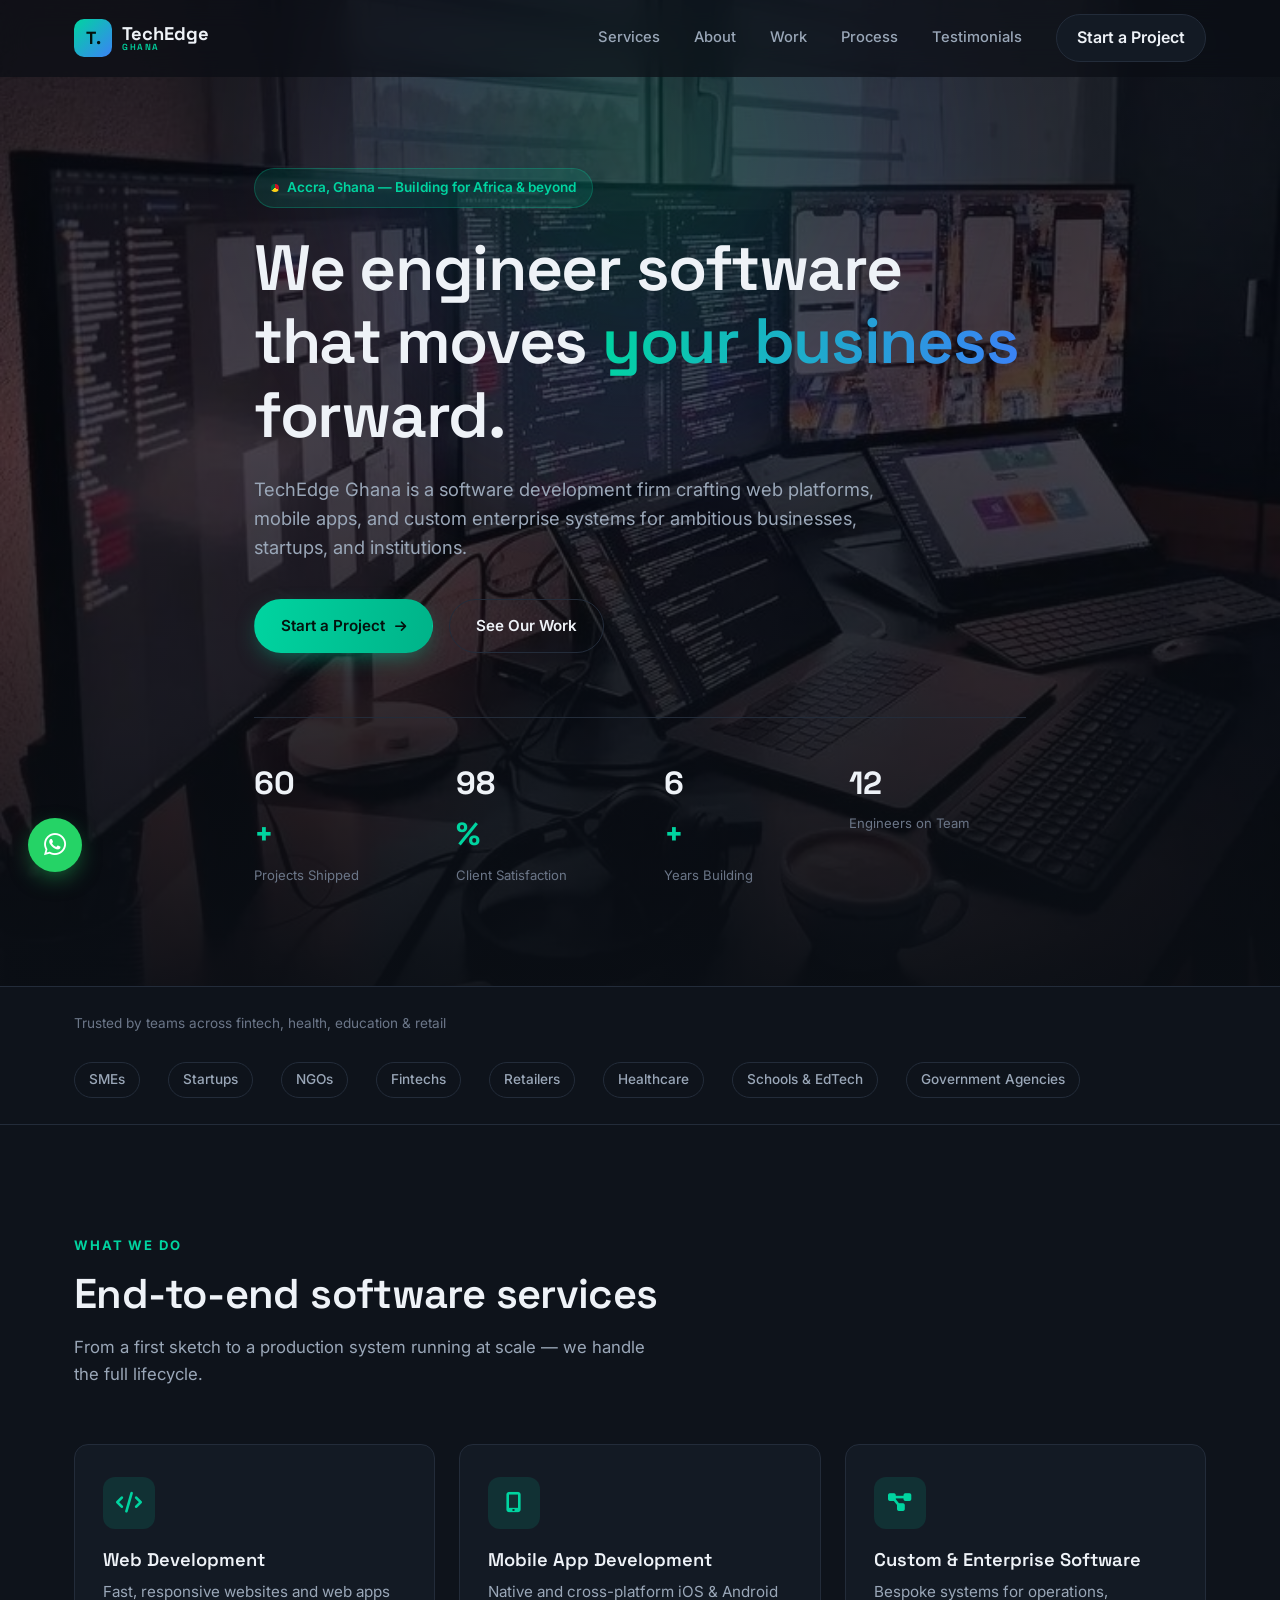
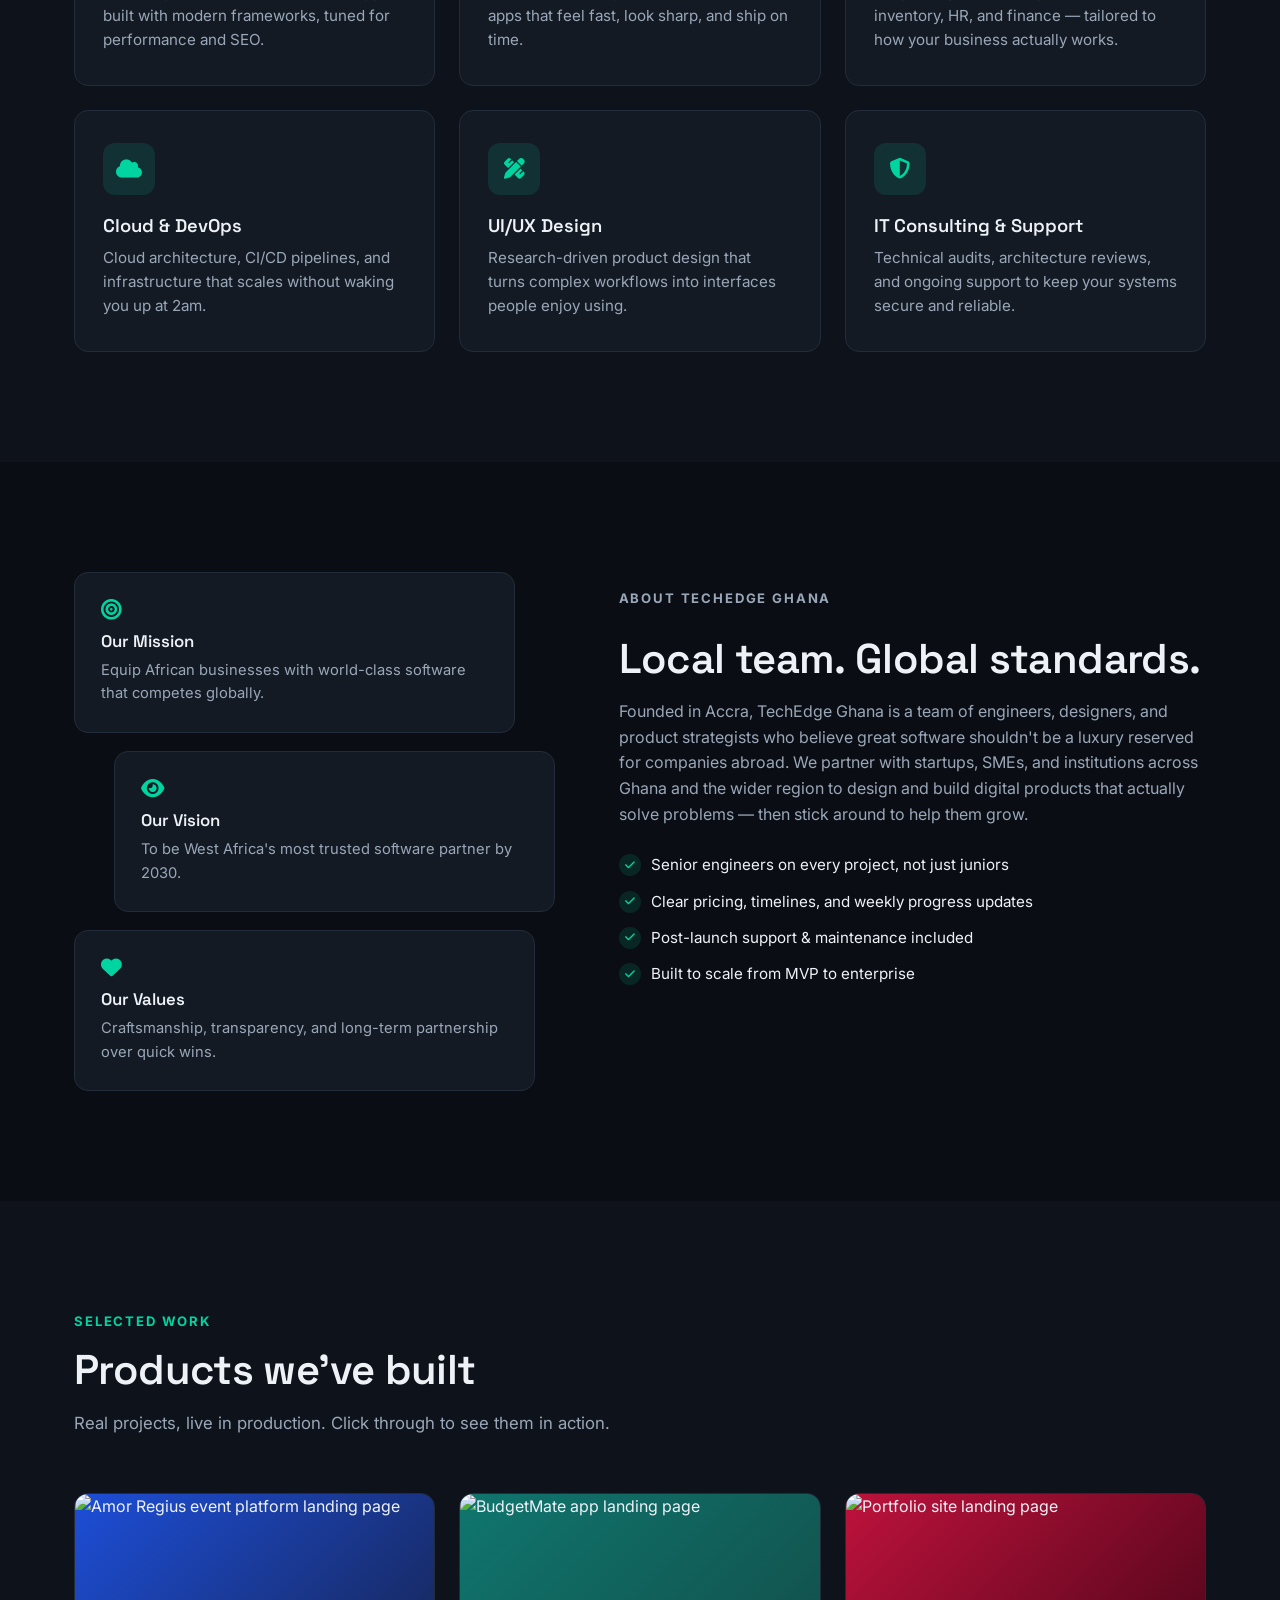
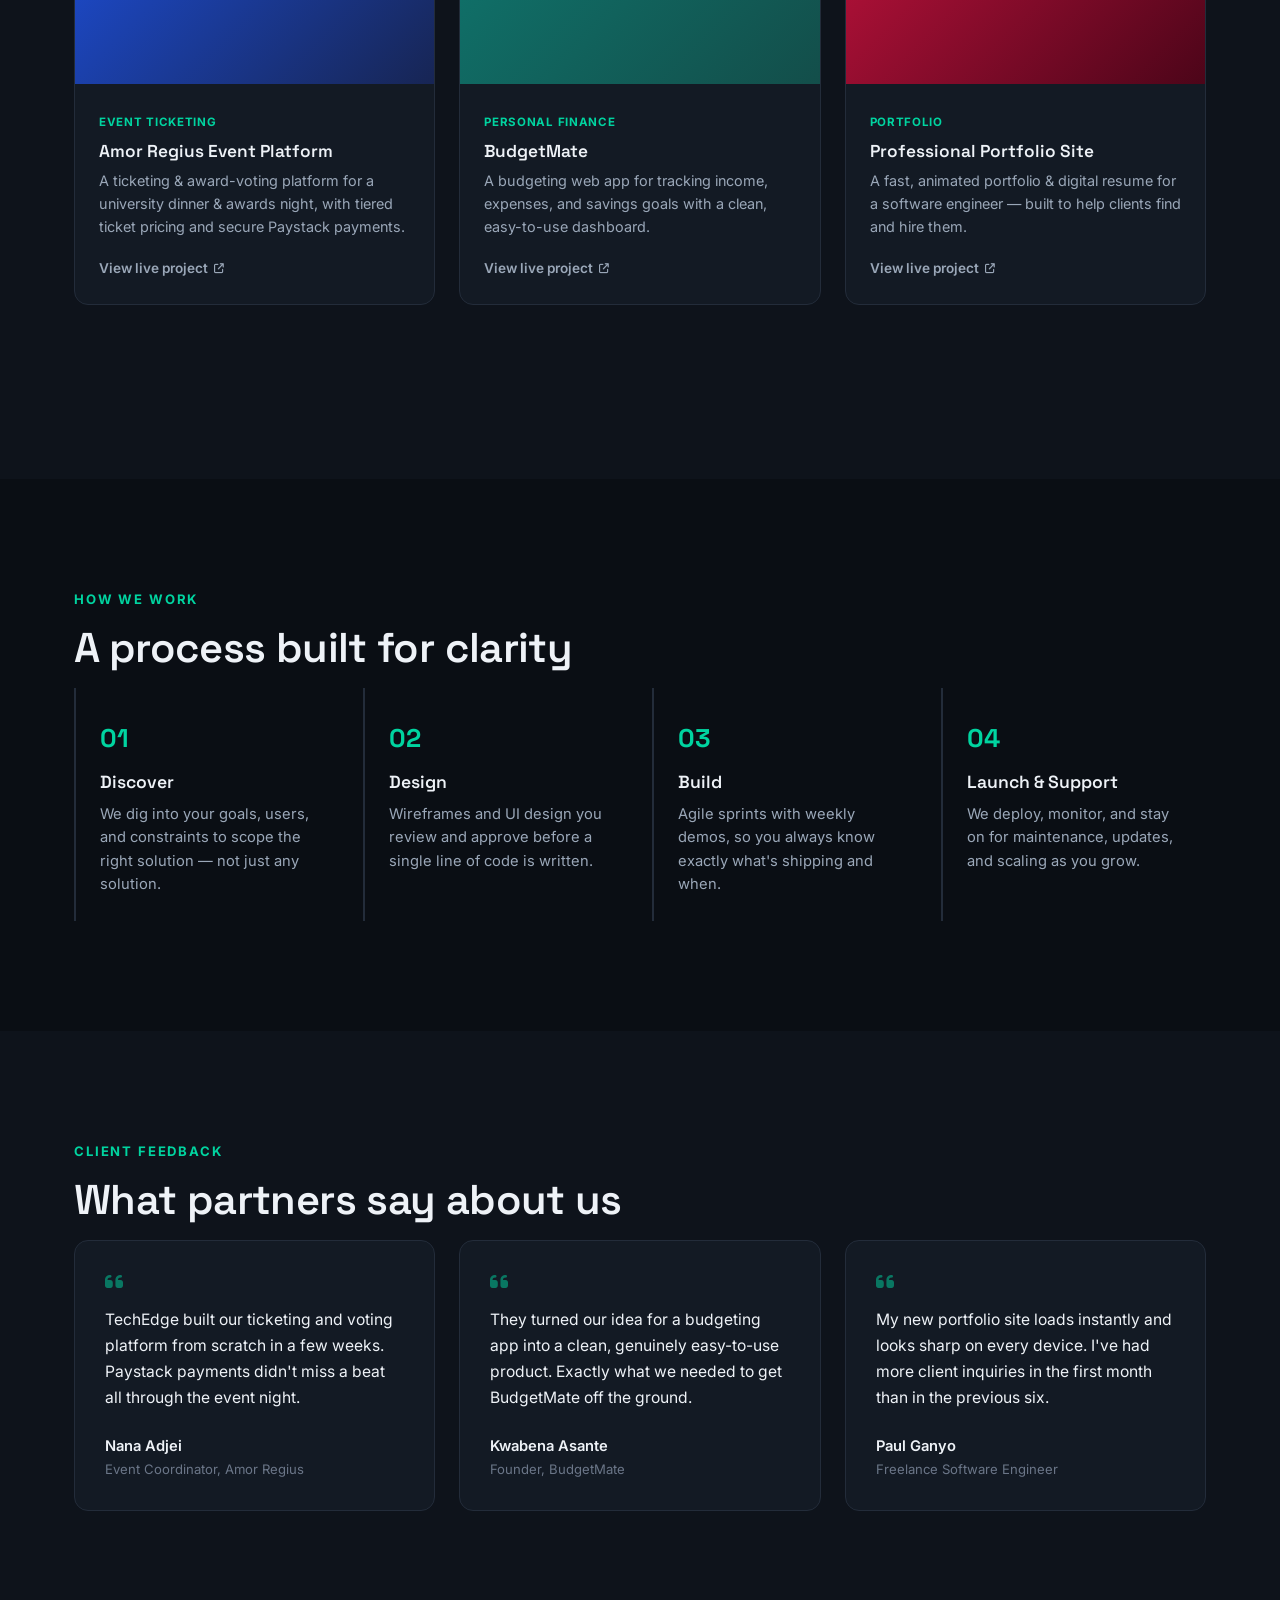
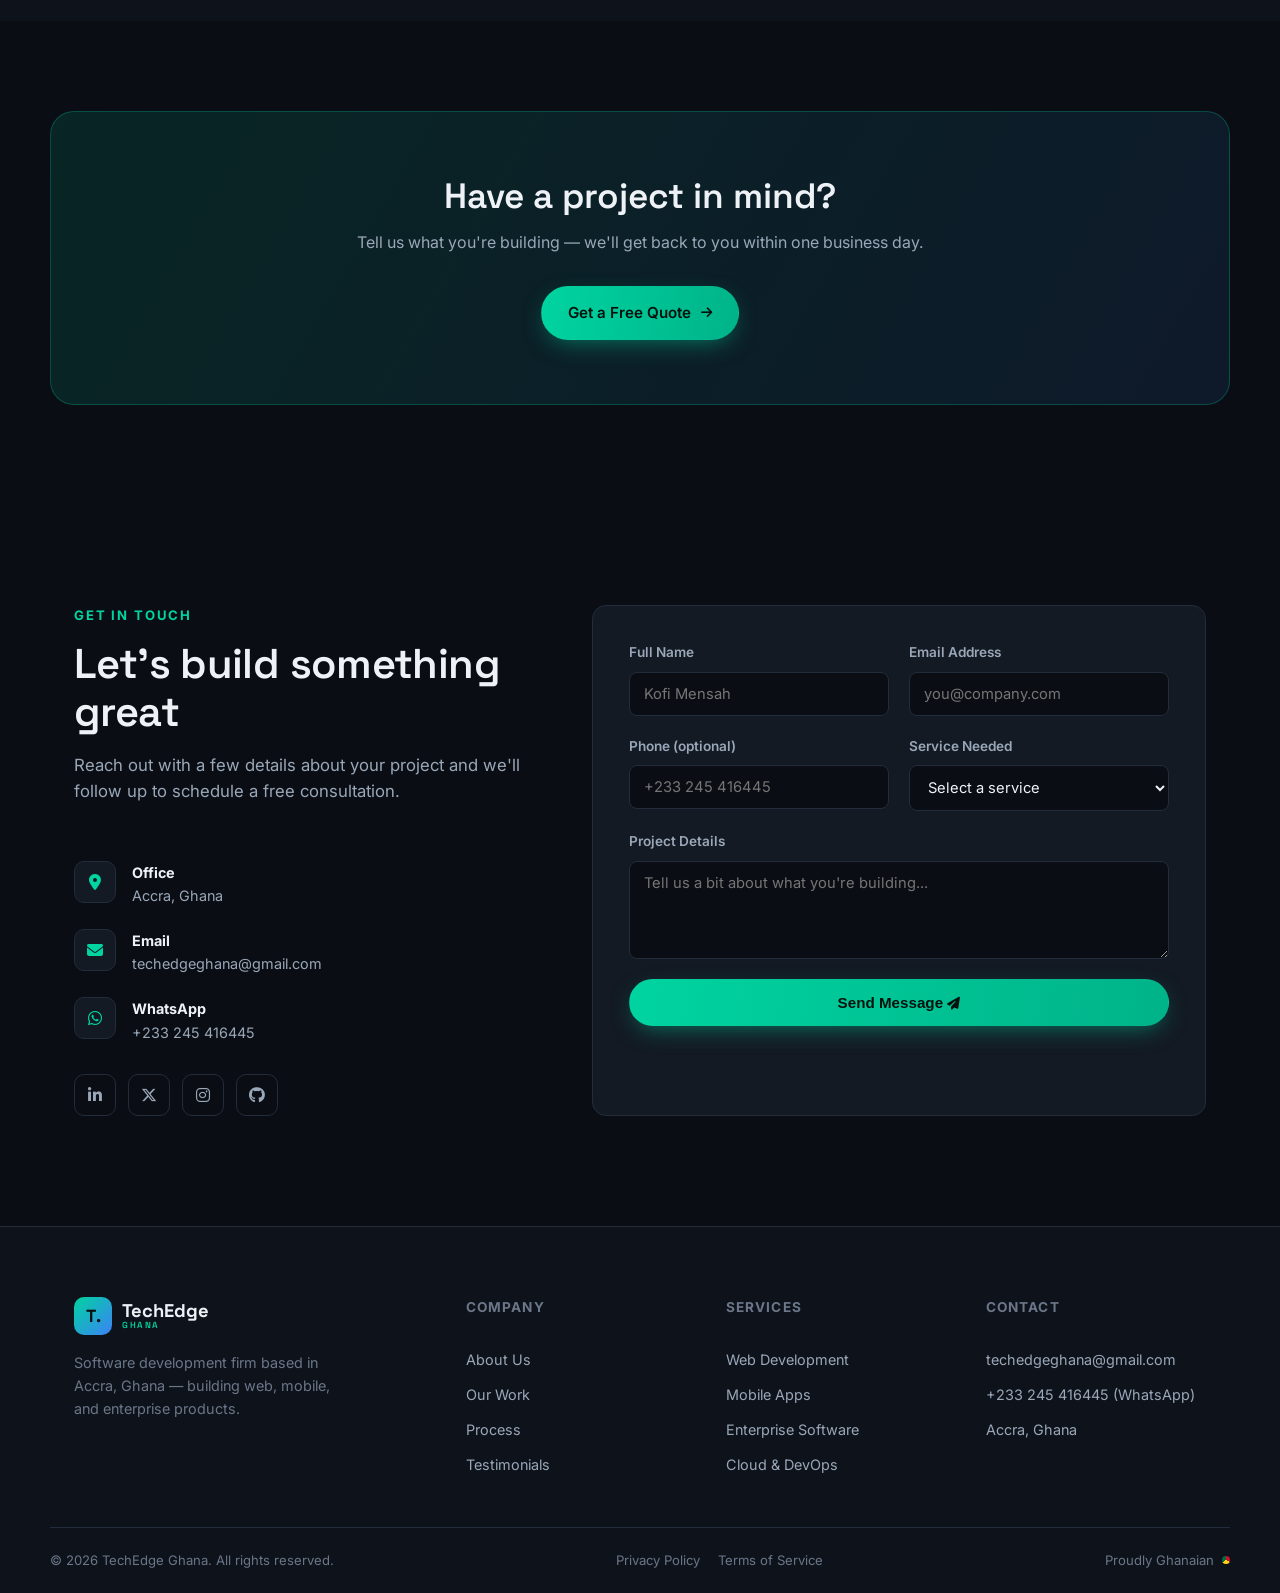
==== commit fc967653: "Add Terms of Service and Privacy Policy pages Adds privacy.html and terms.html matching the site's d" ====
--- a/index.html
+++ b/index.html
@@ -426,6 +426,10 @@
   </div>
   <div class="container footer-bottom">
     <span>&copy; <span id="year"></span> TechEdge Ghana. All rights reserved.</span>
+    <div class="footer-legal-links">
+      <a href="privacy.html">Privacy Policy</a>
+      <a href="terms.html">Terms of Service</a>
+    </div>
     <span class="footer-flag">Proudly Ghanaian <span class="flag-dot"></span></span>
   </div>
 </footer>
--- a/css/styles.css
+++ b/css/styles.css
@@ -650,6 +650,32 @@
 }
 @keyframes btn-spin { to { transform: rotate(360deg); } }
 
+/* ============ Legal pages ============ */
+.legal-hero {
+  padding: 160px 0 56px;
+  border-bottom: 1px solid var(--border);
+  background: var(--bg-alt);
+}
+.legal-hero h1 { font-size: clamp(2rem, 4.5vw, 3rem); margin-bottom: 14px; }
+.legal-hero .section-sub { margin-bottom: 0; max-width: 640px; }
+
+.legal-body { padding: 90px 0; }
+.legal-content { max-width: 780px; margin: 0 auto; color: var(--text-dim); }
+.legal-content h2 { color: var(--text); font-size: 1.3rem; margin: 42px 0 14px; }
+.legal-content h2:first-child { margin-top: 0; }
+.legal-content h3 { color: var(--text); font-size: 1.05rem; margin: 24px 0 10px; }
+.legal-content p { margin-bottom: 16px; line-height: 1.75; }
+.legal-content ul, .legal-content ol {
+  margin: 0 0 16px 22px;
+  display: flex;
+  flex-direction: column;
+  gap: 8px;
+}
+.legal-content li { line-height: 1.65; }
+.legal-content a { color: var(--accent); text-decoration: underline; text-underline-offset: 2px; }
+.legal-content strong { color: var(--text); }
+.legal-content .legal-intro { font-size: 1.02rem; }
+
 /* ============ Footer ============ */
 .site-footer {
   background: var(--bg-alt);
@@ -679,6 +705,9 @@
   color: var(--text-faint);
 }
 .footer-flag { display: inline-flex; align-items: center; gap: 8px; }
+.footer-legal-links { display: flex; align-items: center; gap: 18px; }
+.footer-legal-links a { color: var(--text-faint); font-size: 0.82rem; transition: color .2s ease; }
+.footer-legal-links a:hover { color: var(--accent); }
 
 /* ============ WhatsApp float ============ */
 .whatsapp-float {
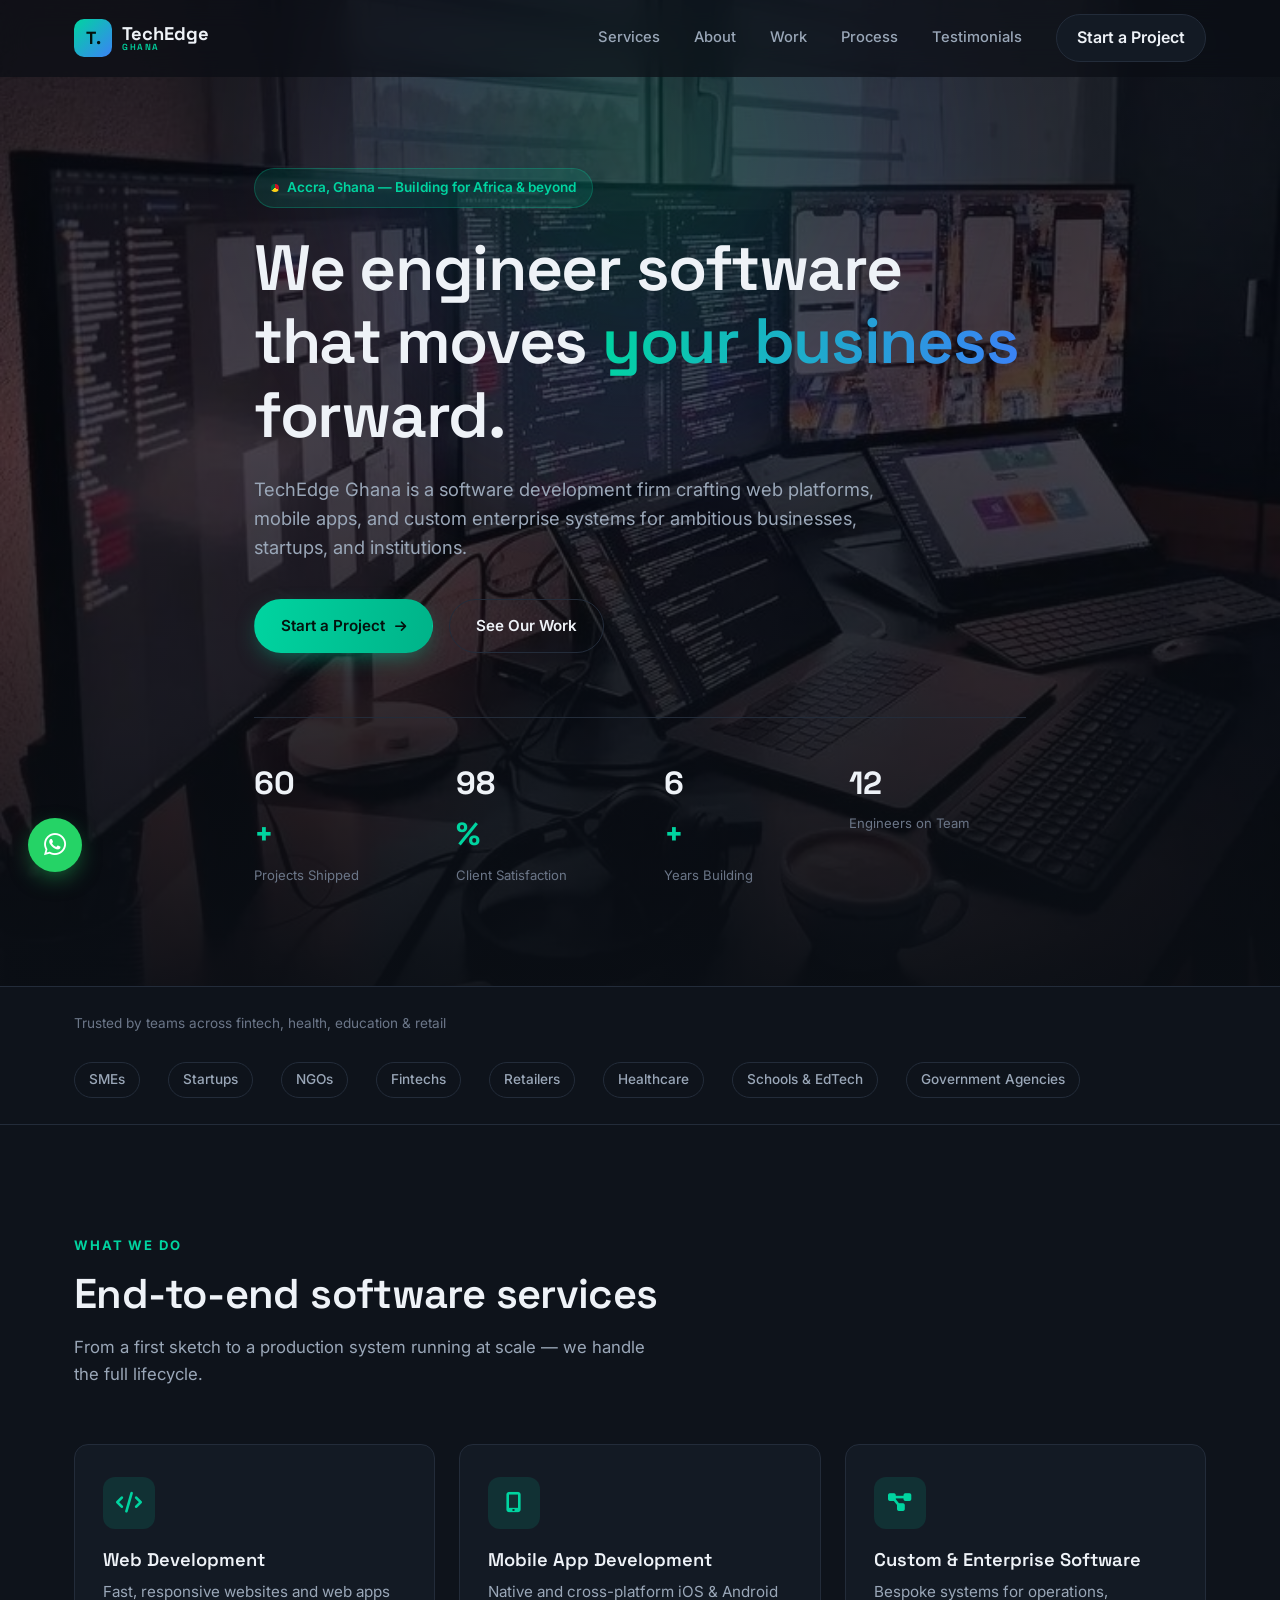
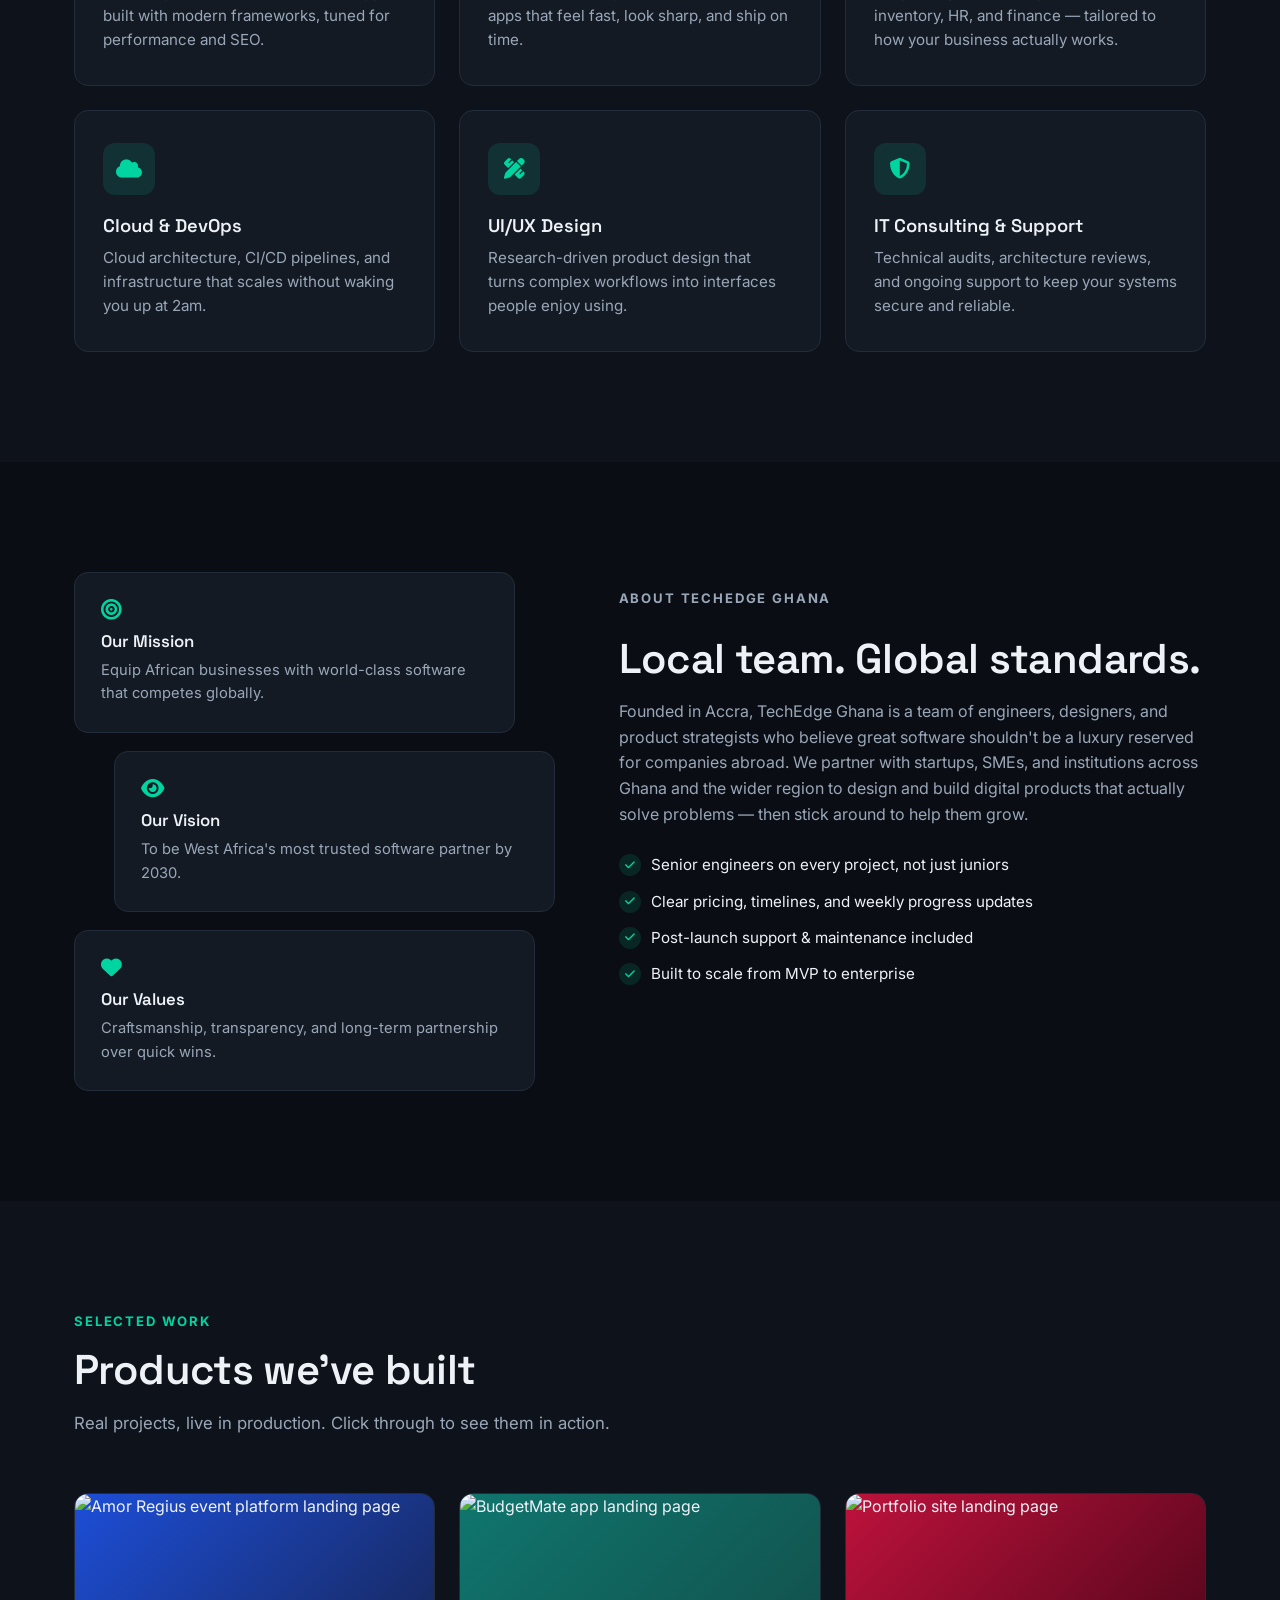
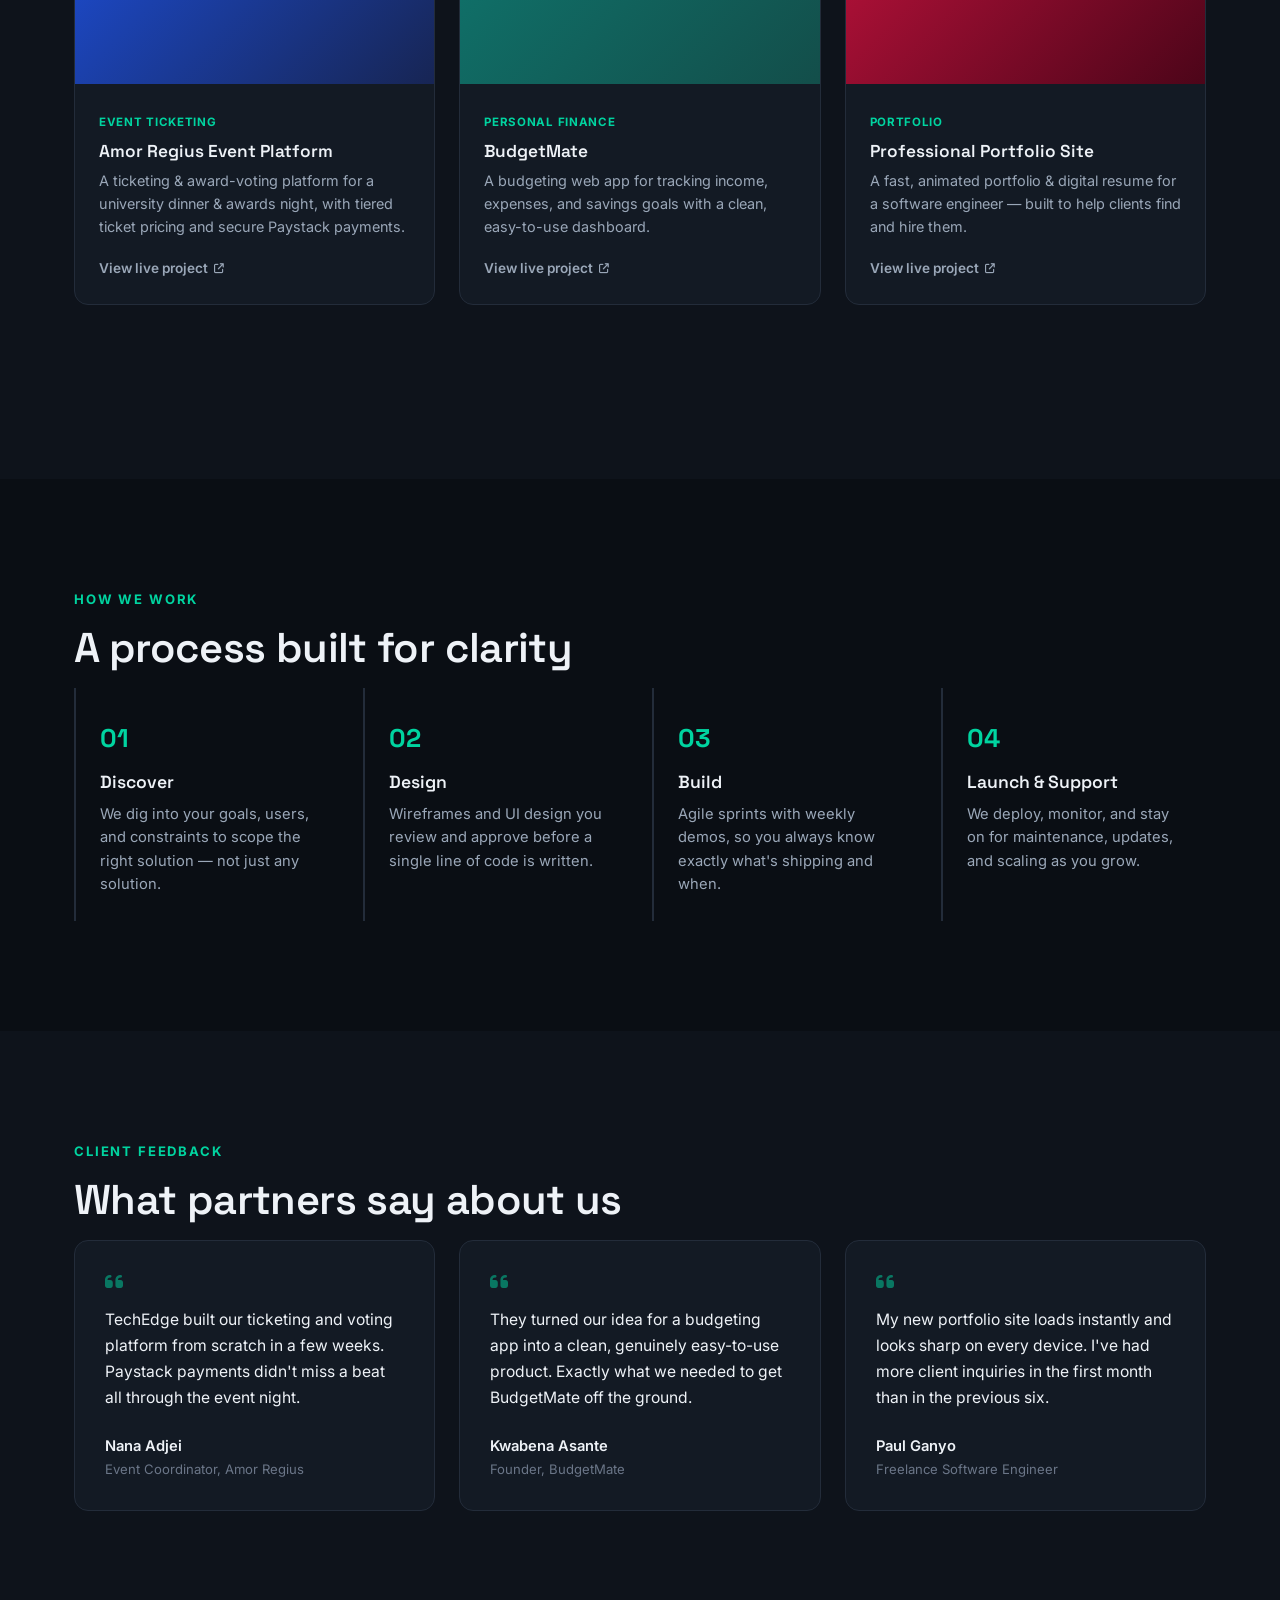
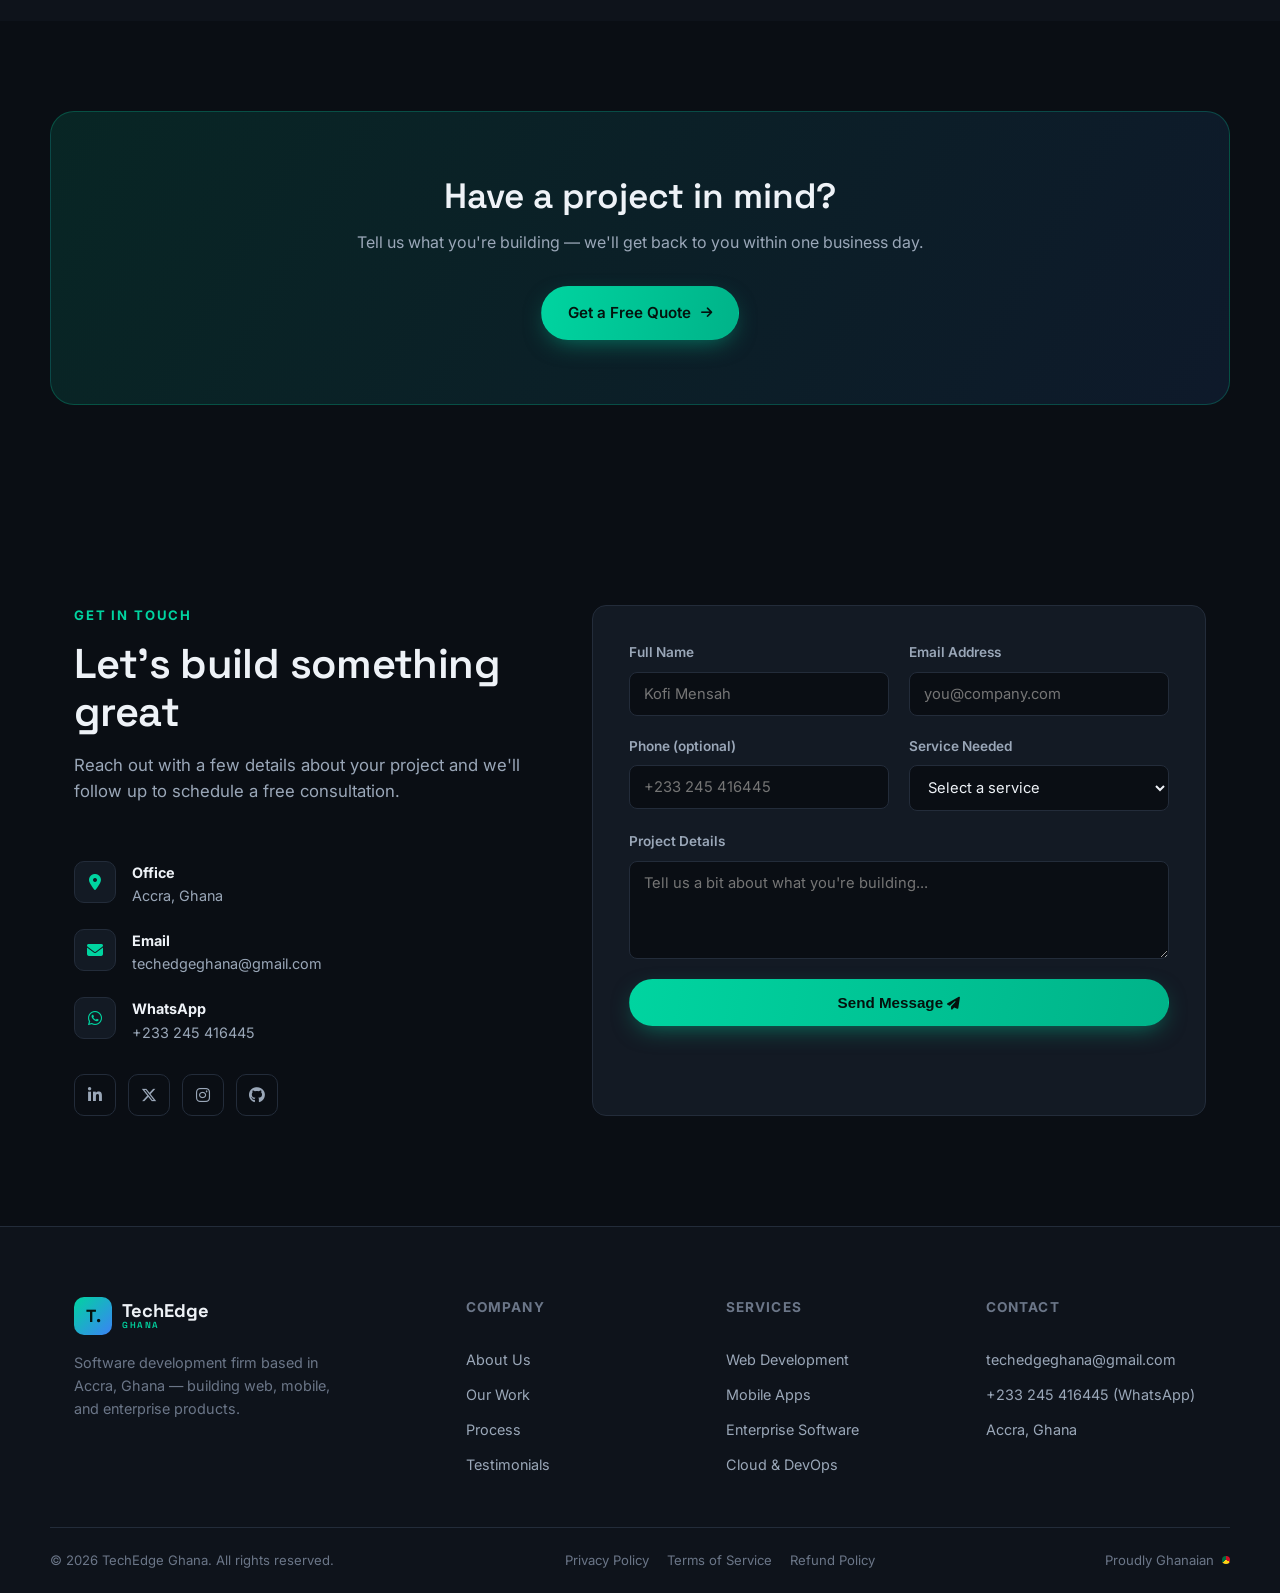
==== commit 995aadeb: "Add Refund, Cancellation and Payment Policy page Adds refund-policy.html matching the site's design," ====
--- a/index.html
+++ b/index.html
@@ -429,6 +429,7 @@
     <div class="footer-legal-links">
       <a href="privacy.html">Privacy Policy</a>
       <a href="terms.html">Terms of Service</a>
+      <a href="refund-policy.html">Refund Policy</a>
     </div>
     <span class="footer-flag">Proudly Ghanaian <span class="flag-dot"></span></span>
   </div>
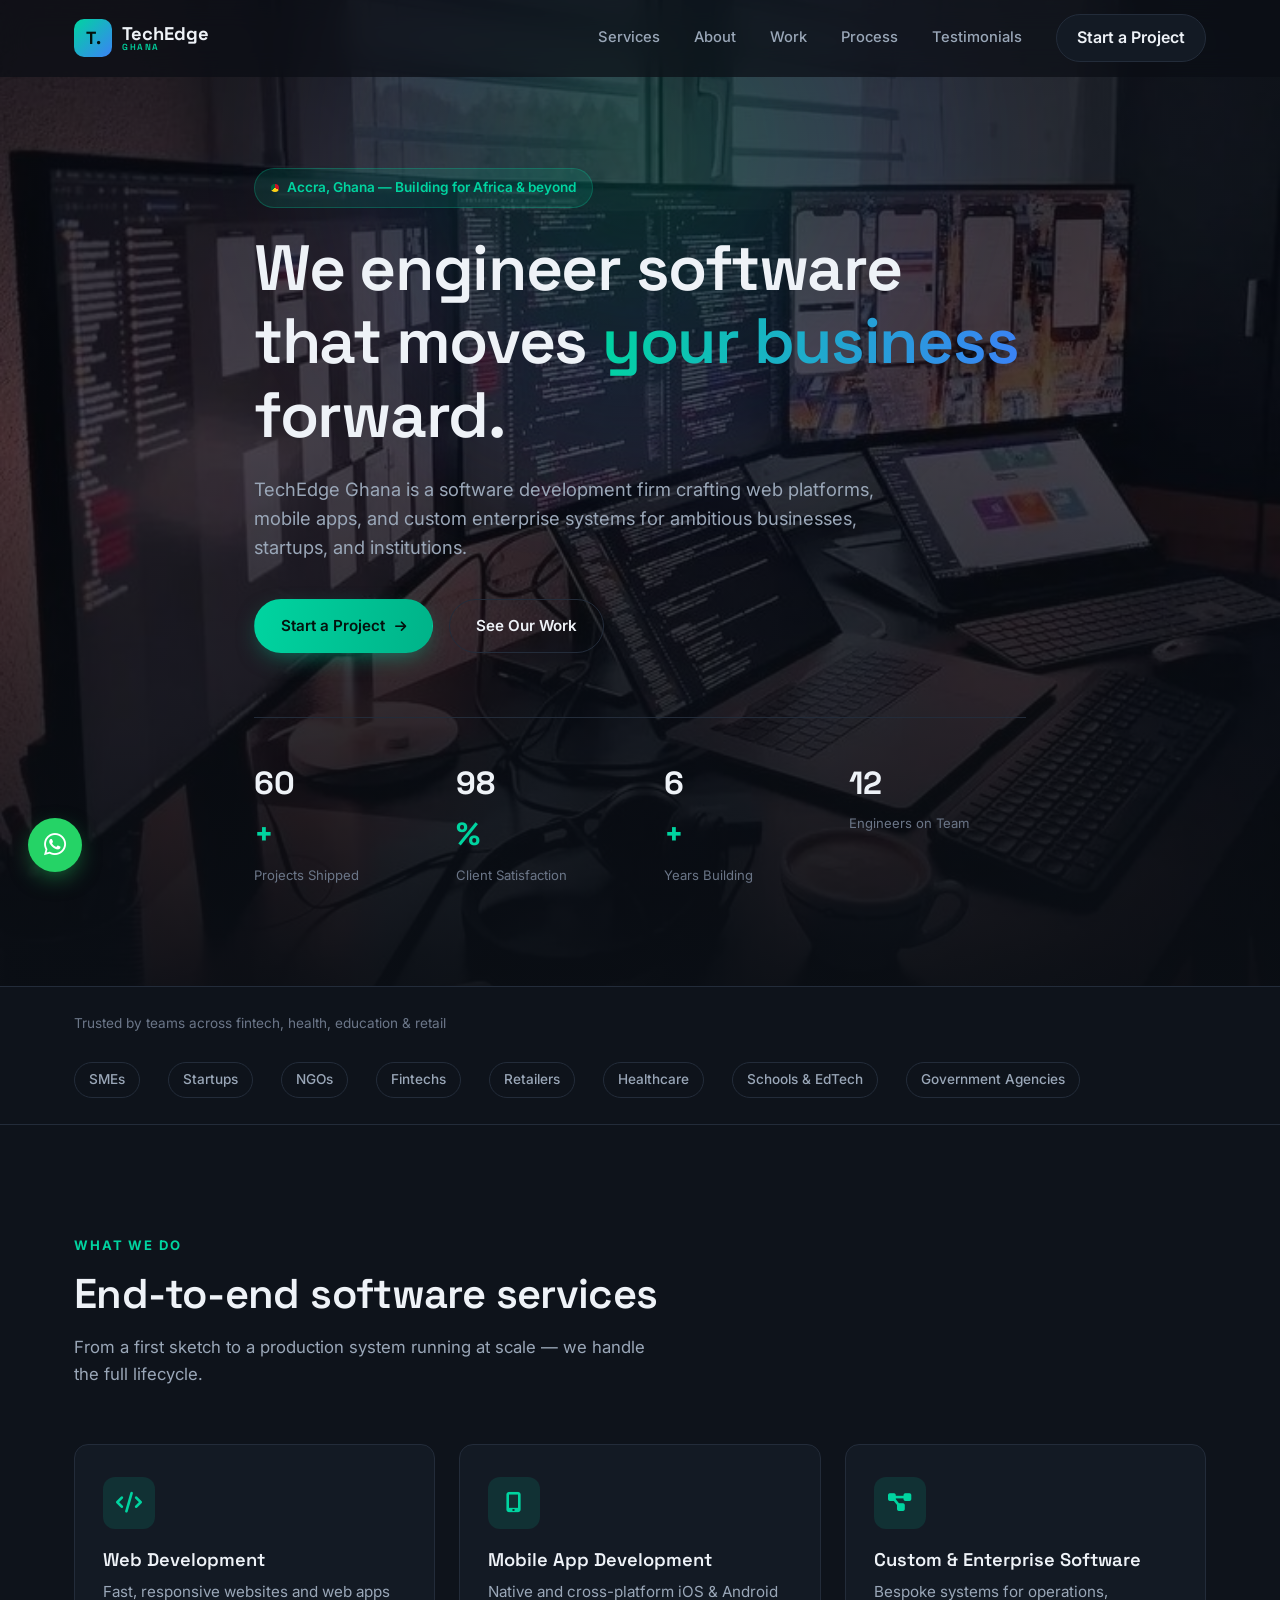
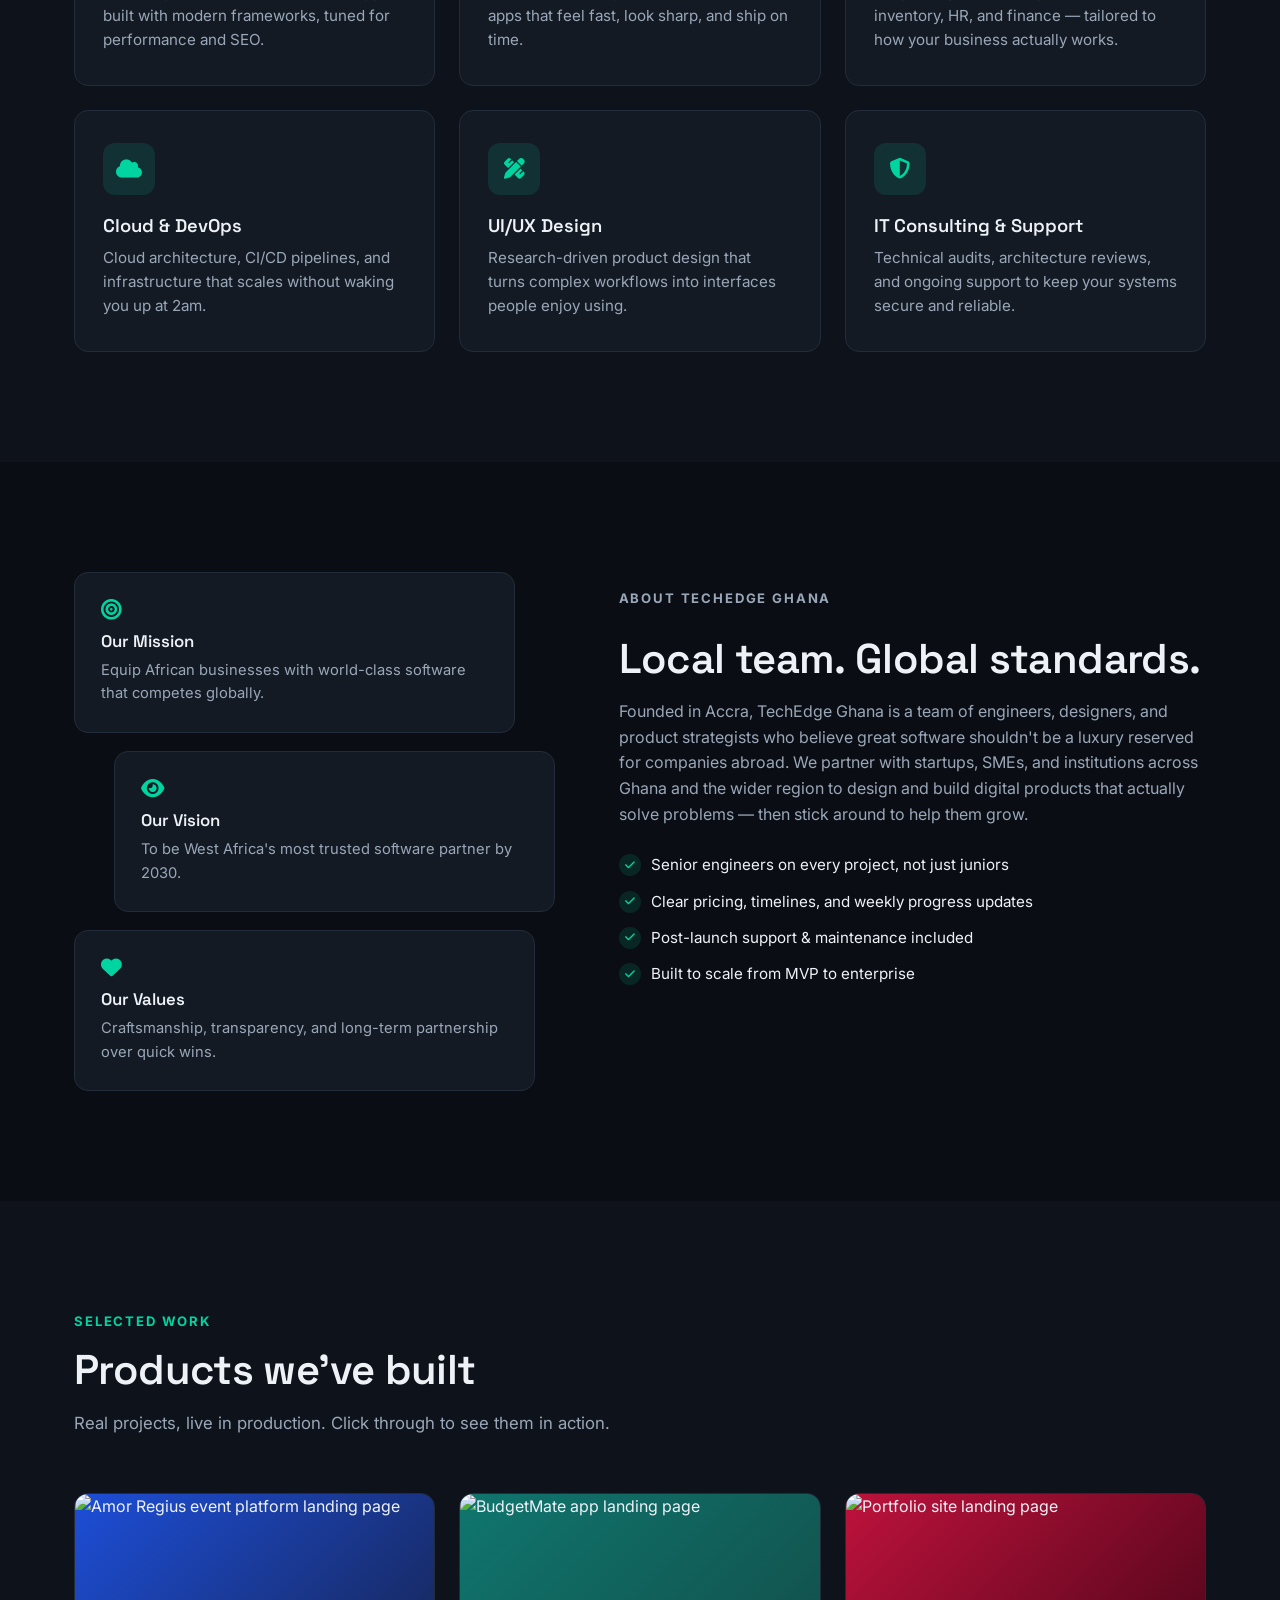
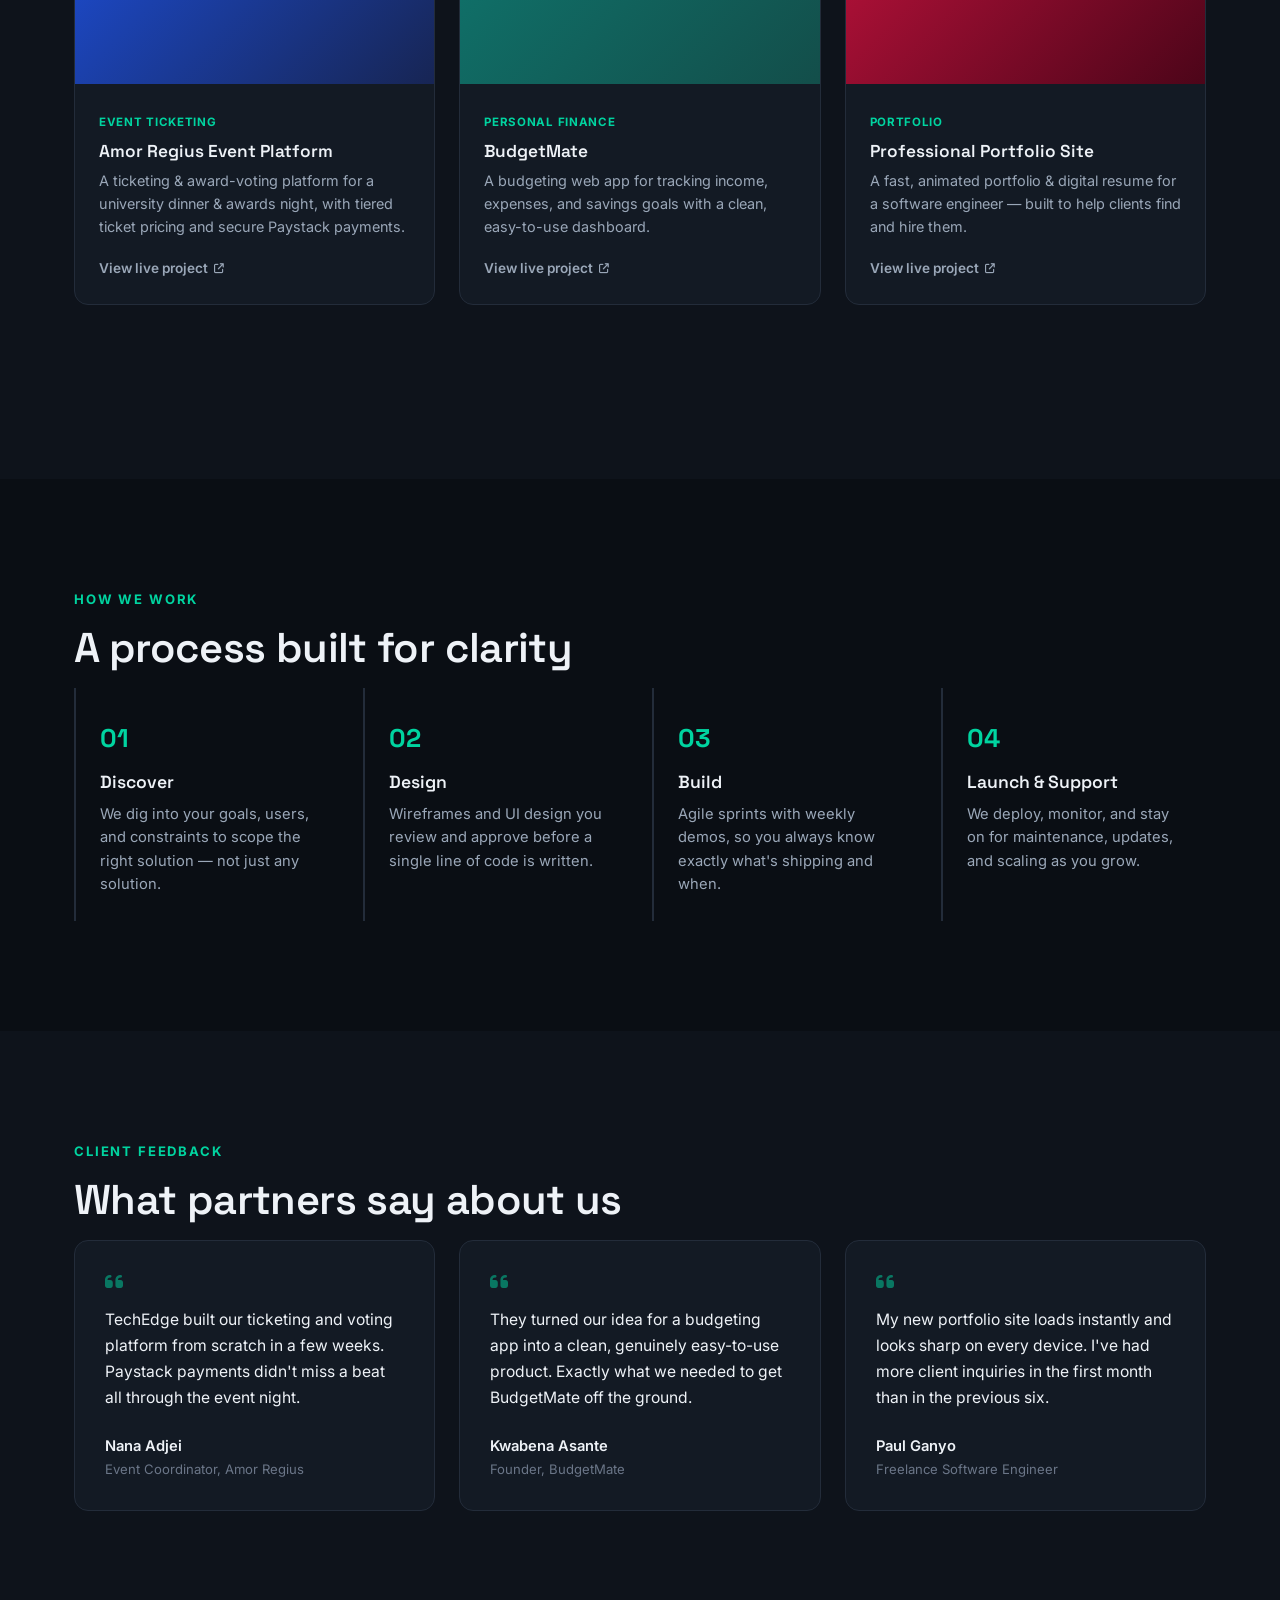
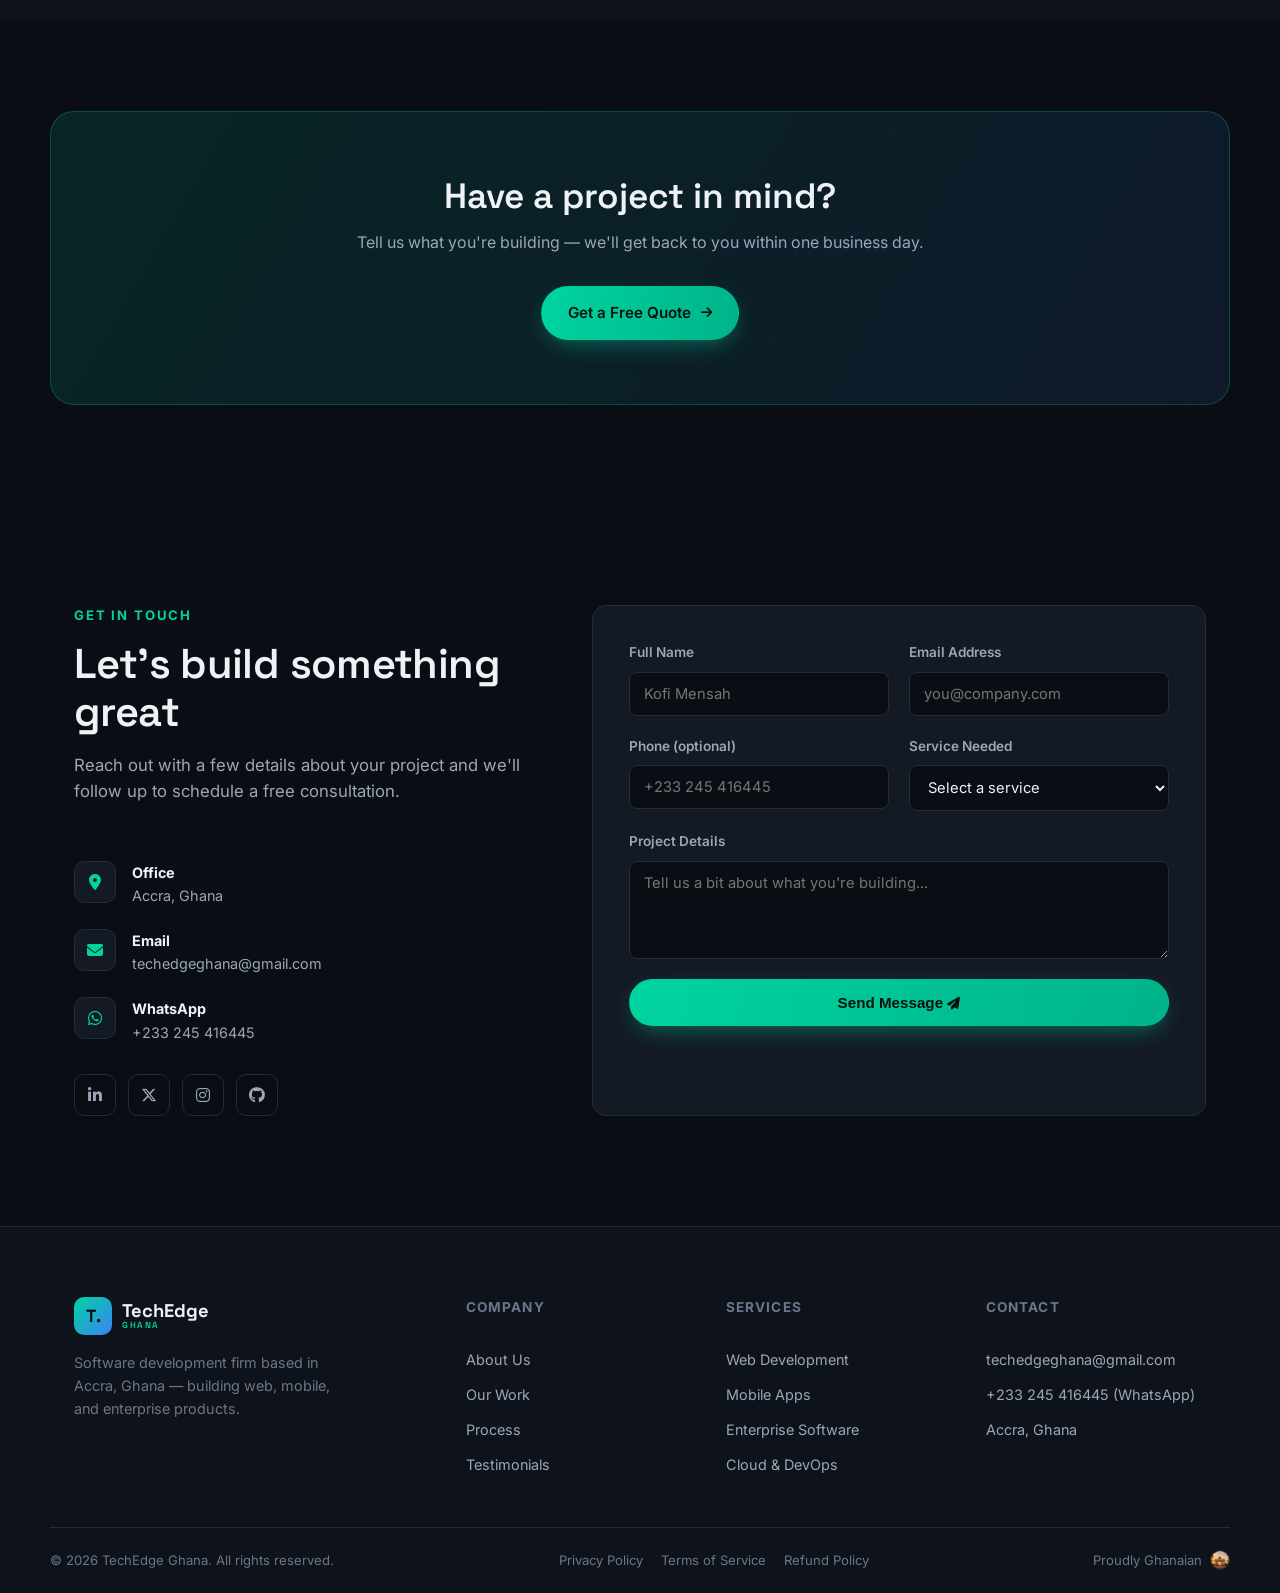
==== commit d7ab3295: "Replace footer flag-dot with Independence Arch photo Swaps the small conic-gradient flag dot next to" ====
--- a/index.html
+++ b/index.html
@@ -431,7 +431,7 @@
       <a href="terms.html">Terms of Service</a>
       <a href="refund-policy.html">Refund Policy</a>
     </div>
-    <span class="footer-flag">Proudly Ghanaian <span class="flag-dot"></span></span>
+    <span class="footer-flag">Proudly Ghanaian <img src="assets/ghana.jpg" alt="Ghana flags at Independence Arch" class="footer-flag-img"></span>
   </div>
 </footer>
 
--- a/css/styles.css
+++ b/css/styles.css
@@ -705,6 +705,14 @@
   color: var(--text-faint);
 }
 .footer-flag { display: inline-flex; align-items: center; gap: 8px; }
+.footer-flag-img {
+  width: 20px; height: 20px;
+  border-radius: 50%;
+  object-fit: cover;
+  object-position: center 35%;
+  border: 1px solid var(--border);
+  flex-shrink: 0;
+}
 .footer-legal-links { display: flex; align-items: center; gap: 18px; }
 .footer-legal-links a { color: var(--text-faint); font-size: 0.82rem; transition: color .2s ease; }
 .footer-legal-links a:hover { color: var(--accent); }
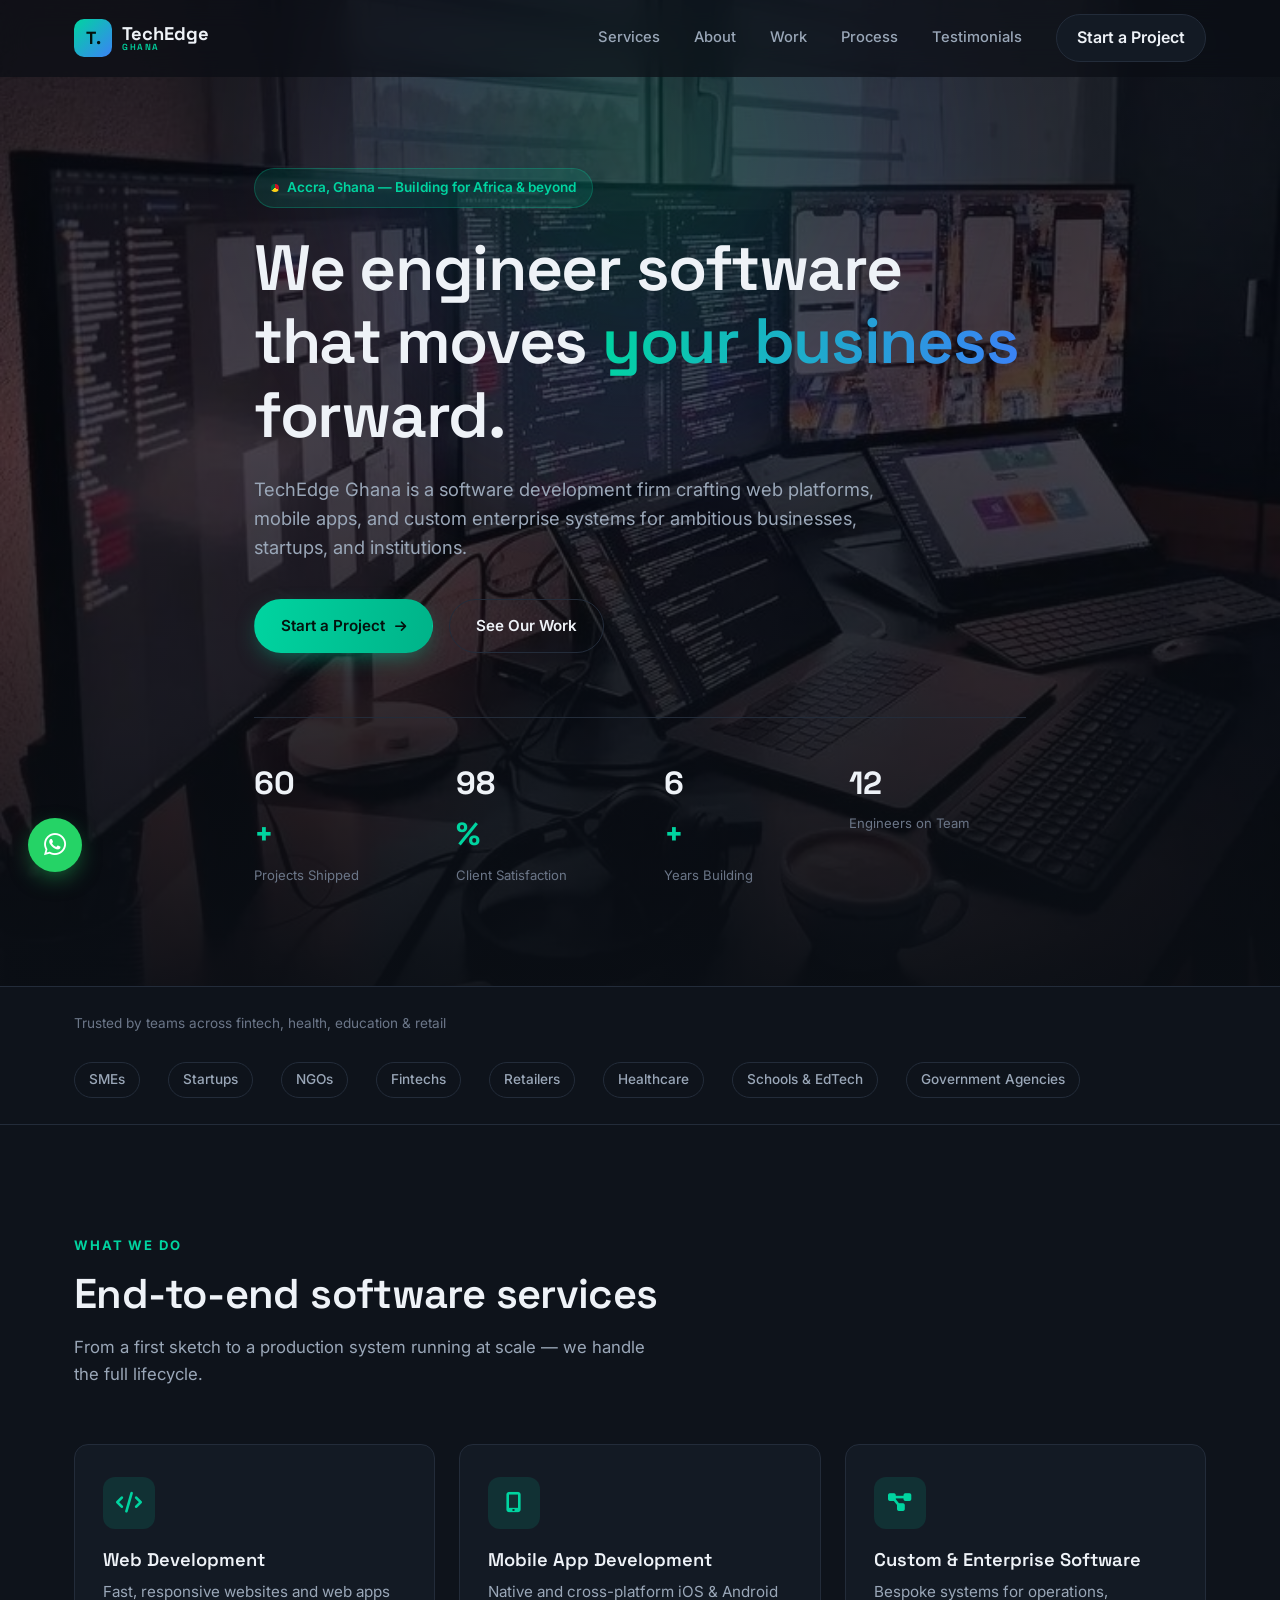
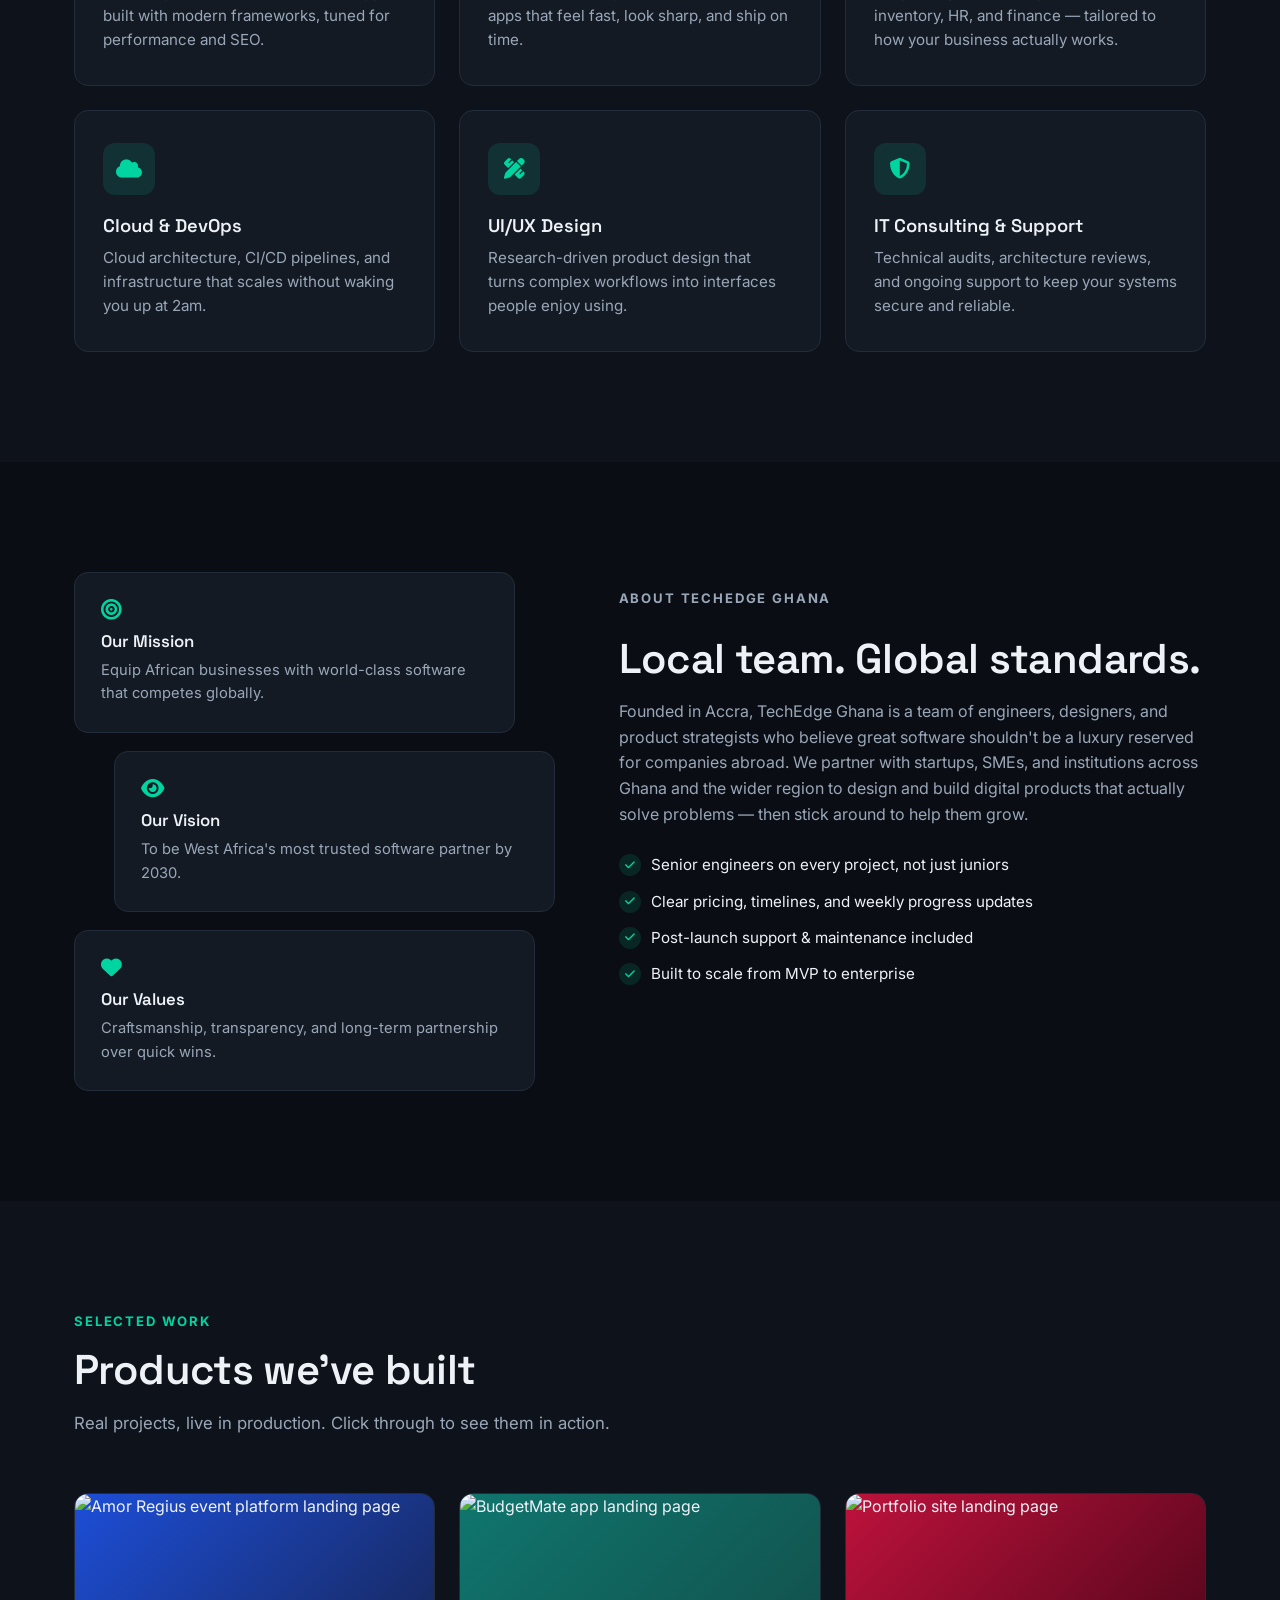
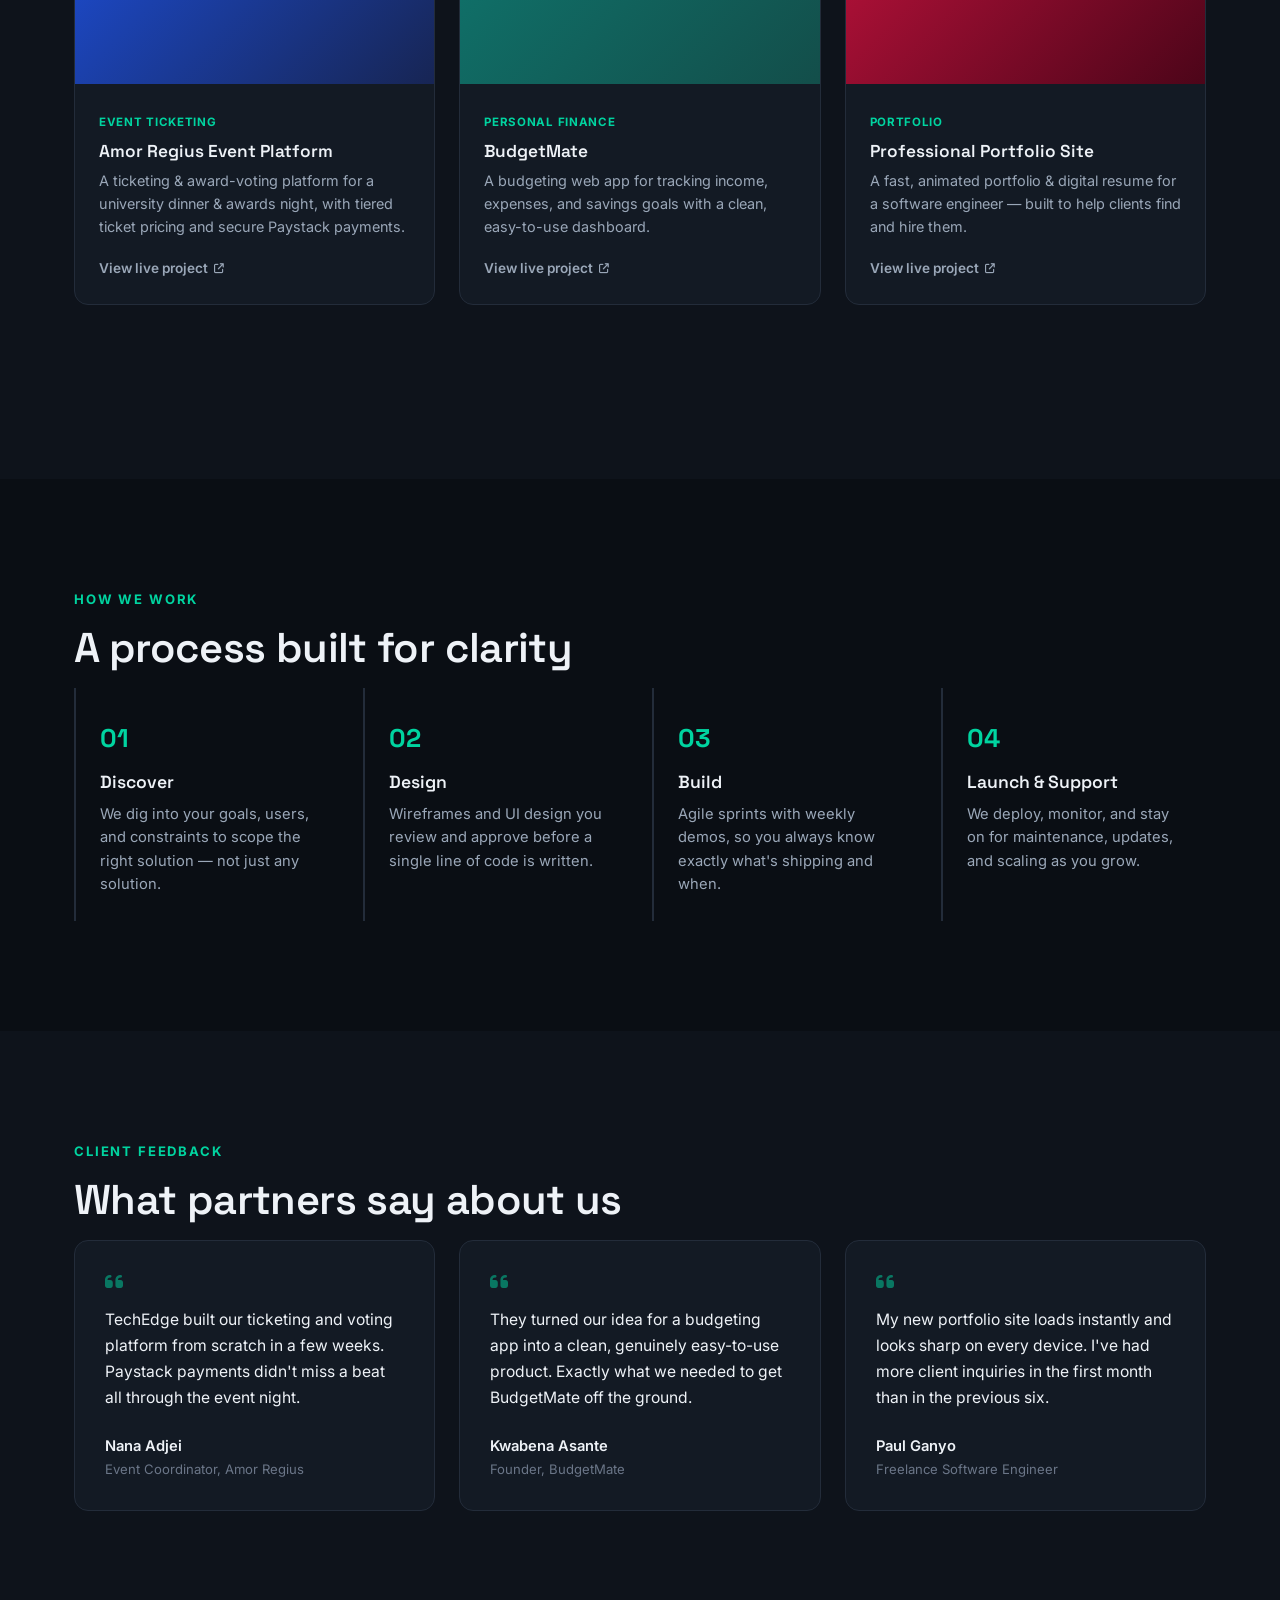
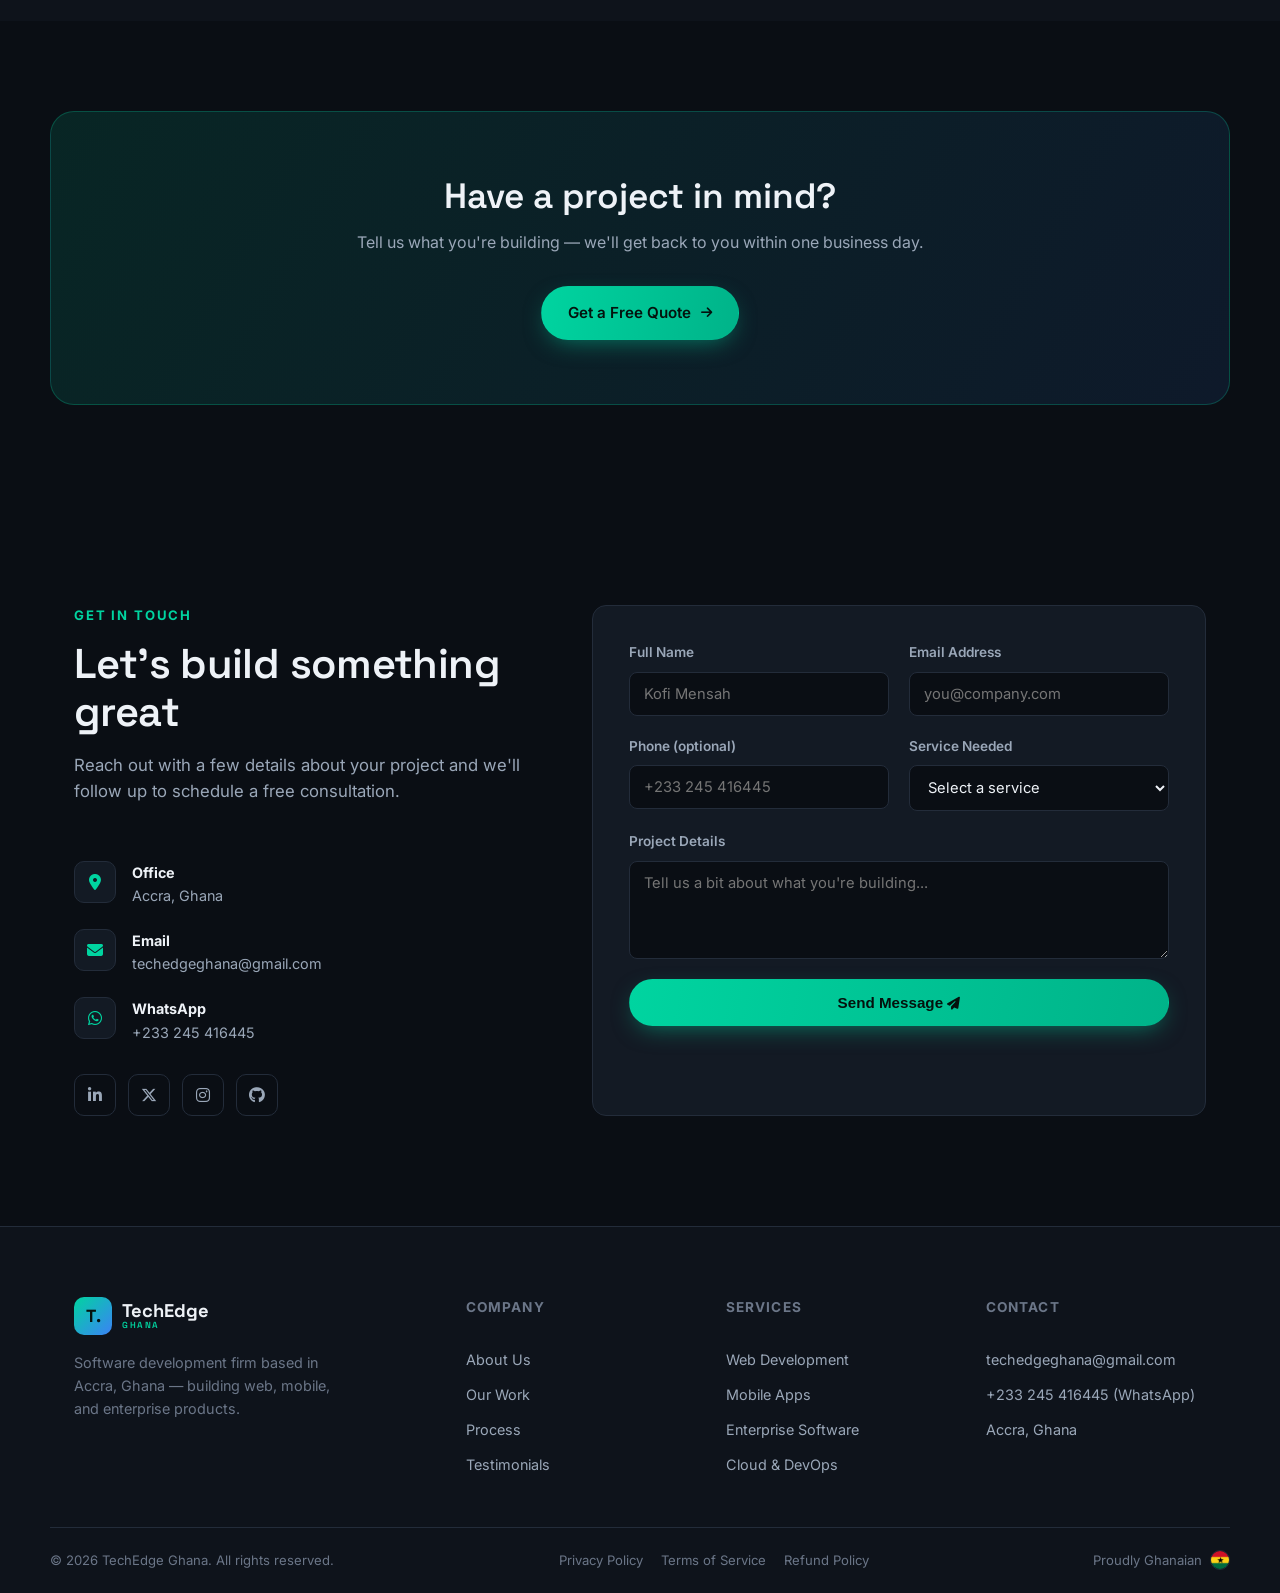
==== commit 84cab044: "Use Ghana flag image for footer badge instead of arch photo Replaces the Independence Arch photo wit" ====
--- a/index.html
+++ b/index.html
@@ -431,7 +431,7 @@
       <a href="terms.html">Terms of Service</a>
       <a href="refund-policy.html">Refund Policy</a>
     </div>
-    <span class="footer-flag">Proudly Ghanaian <img src="assets/ghana.jpg" alt="Ghana flags at Independence Arch" class="footer-flag-img"></span>
+    <span class="footer-flag">Proudly Ghanaian <img src="assets/gh-flag.jpg" alt="Flag of Ghana" class="footer-flag-img"></span>
   </div>
 </footer>
 
--- a/css/styles.css
+++ b/css/styles.css
@@ -709,7 +709,7 @@
   width: 20px; height: 20px;
   border-radius: 50%;
   object-fit: cover;
-  object-position: center 35%;
+  object-position: center;
   border: 1px solid var(--border);
   flex-shrink: 0;
 }
